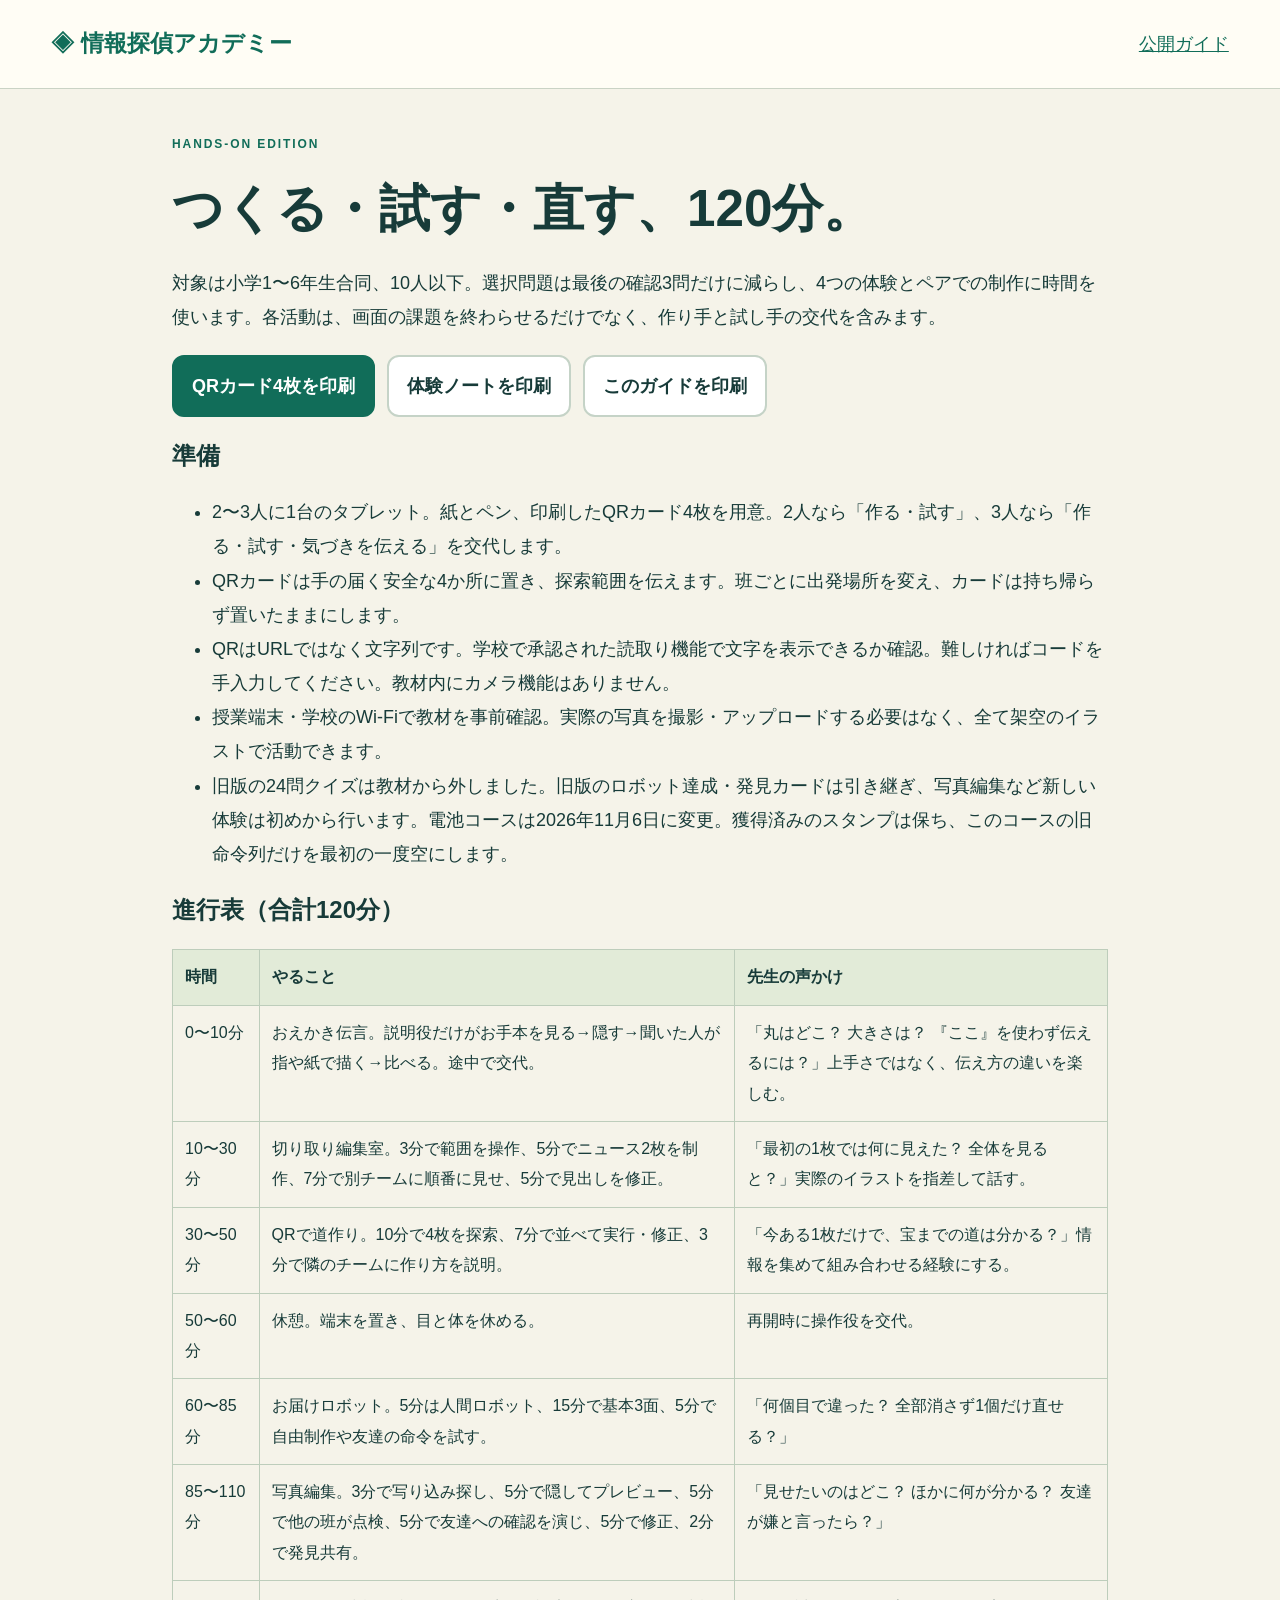
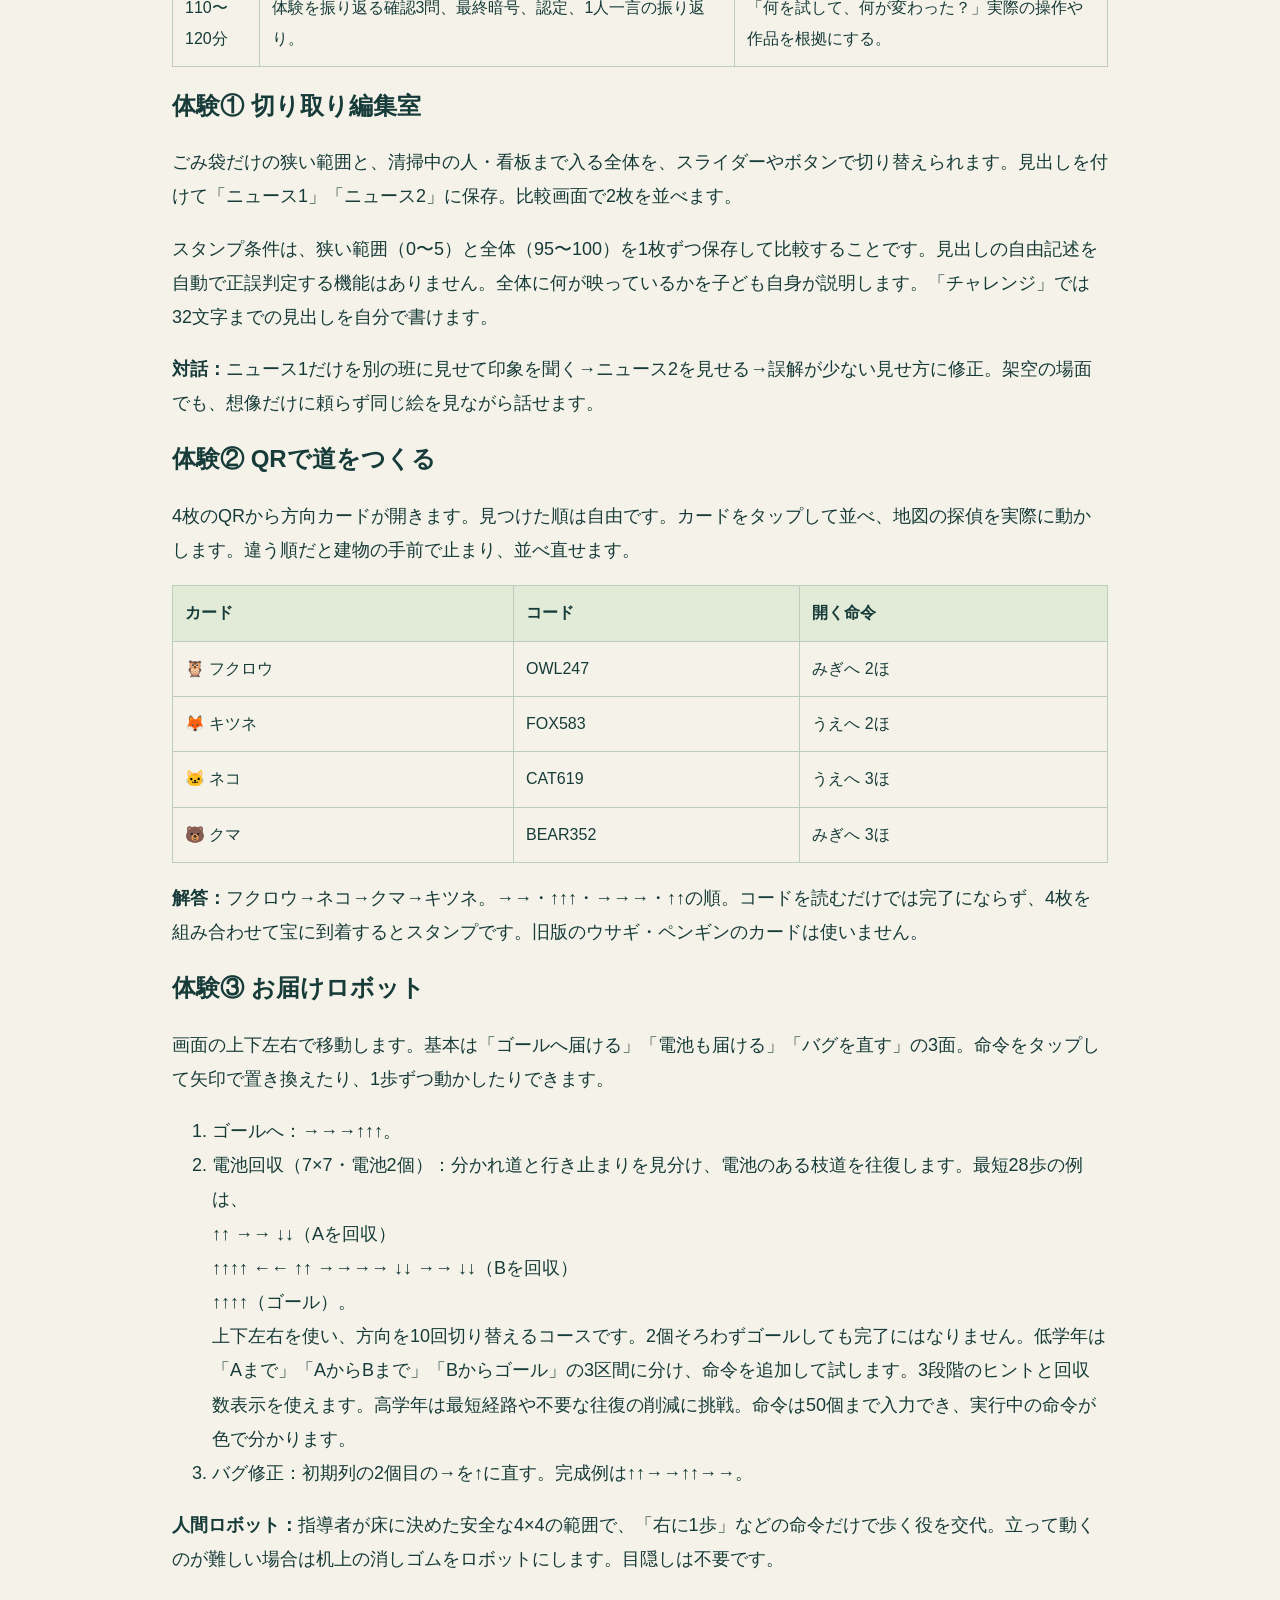
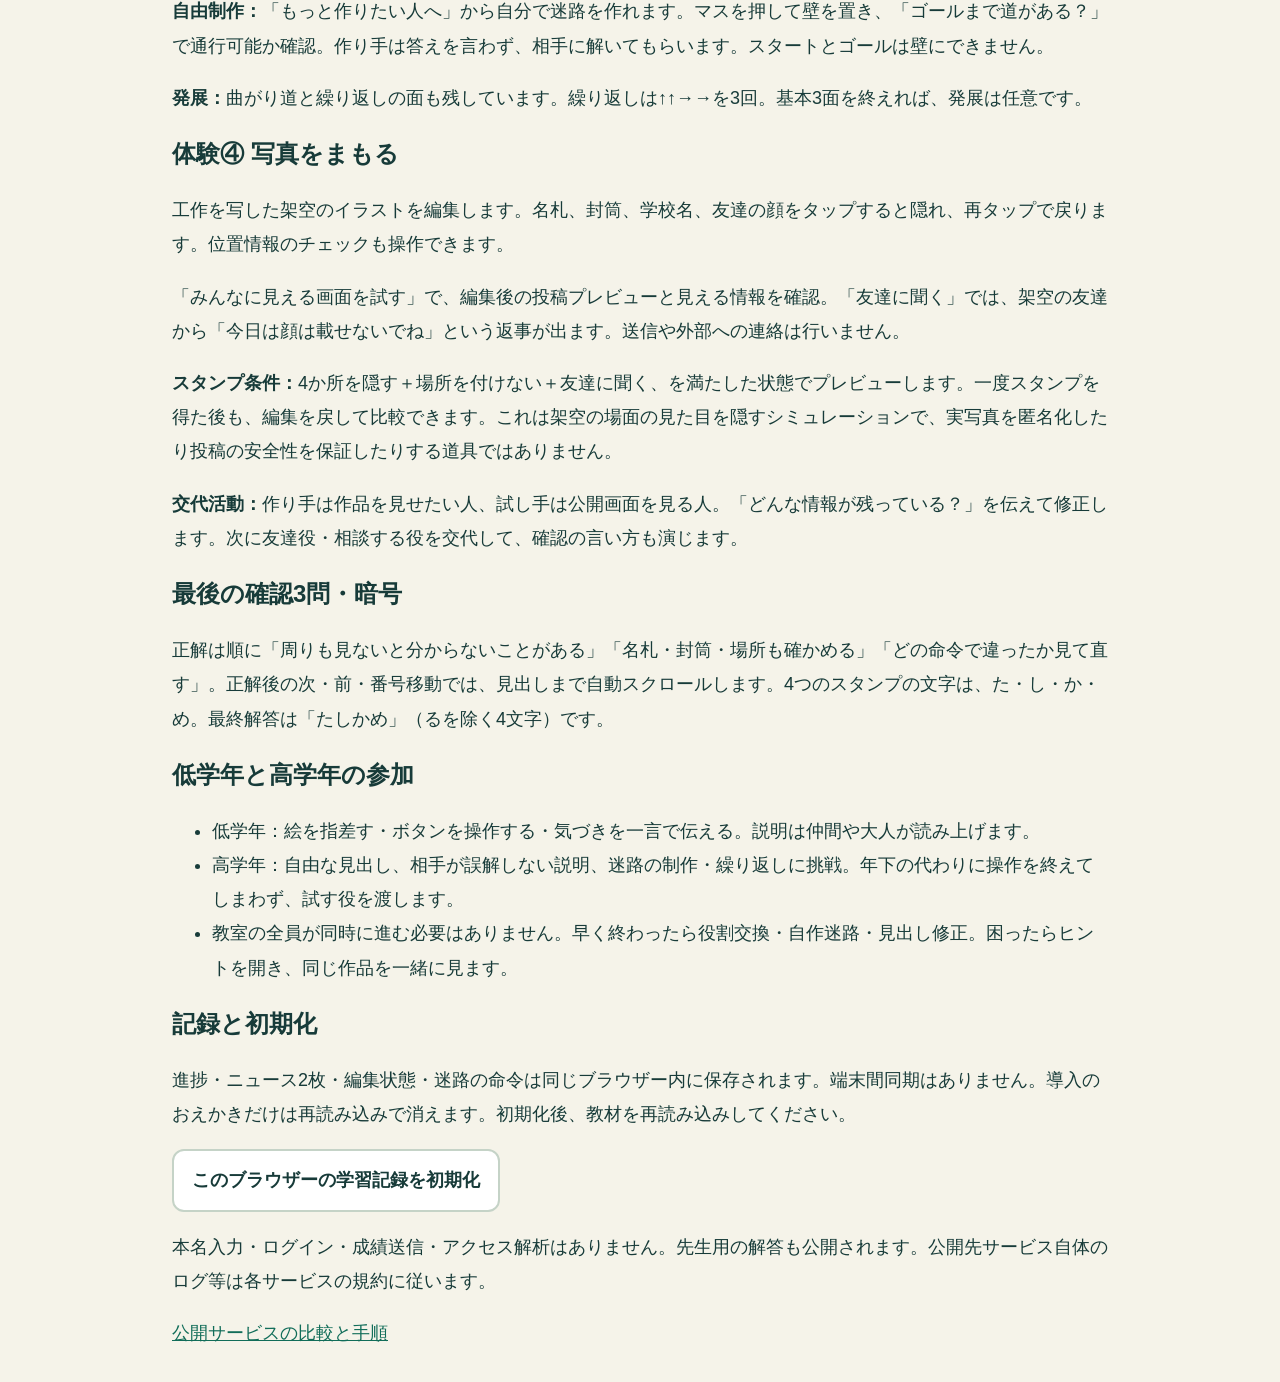
==== teacher.html @ ee00262c "Add files via upload" ====
<!doctype html><html lang="ja"><head><meta charset="utf-8"><meta name="viewport" content="width=device-width,initial-scale=1"><title>先生用ガイド・体験版｜情報探偵アカデミー</title><link rel="stylesheet" href="style.css"></head><body><header><a class="brand" href="index.html">◈ 情報探偵アカデミー</a><a href="hosting.html">公開ガイド</a></header><article><p class="eyebrow">HANDS-ON EDITION</p><h1>つくる・試す・直す、120分。</h1><p>対象は小学1〜6年生合同、10人以下。選択問題は最後の確認3問だけに減らし、4つの体験とペアでの制作に時間を使います。各活動は、画面の課題を終わらせるだけでなく、作り手と試し手の交代を含みます。</p><div class="actions no-print"><a class="button primary" href="cards.html">QRカード4枚を印刷</a><a class="button" href="worksheet.html">体験ノートを印刷</a><button onclick="window.print()">このガイドを印刷</button></div><h2>準備</h2><ul><li>2〜3人に1台のタブレット。紙とペン、印刷したQRカード4枚を用意。2人なら「作る・試す」、3人なら「作る・試す・気づきを伝える」を交代します。</li><li>QRカードは手の届く安全な4か所に置き、探索範囲を伝えます。班ごとに出発場所を変え、カードは持ち帰らず置いたままにします。</li><li>QRはURLではなく文字列です。学校で承認された読取り機能で文字を表示できるか確認。難しければコードを手入力してください。教材内にカメラ機能はありません。</li><li>授業端末・学校のWi-Fiで教材を事前確認。実際の写真を撮影・アップロードする必要はなく、全て架空のイラストで活動できます。</li><li>旧版の24問クイズは教材から外しました。旧版のロボット達成・発見カードは引き継ぎ、写真編集など新しい体験は初めから行います。電池コースは2026年11月6日に変更。獲得済みのスタンプは保ち、このコースの旧命令列だけを最初の一度空にします。</li></ul><h2>進行表（合計120分）</h2><div class="table-wrap"><table><thead><tr><th>時間</th><th>やること</th><th>先生の声かけ</th></tr></thead><tbody><tr><td>0〜10分</td><td>おえかき伝言。説明役だけがお手本を見る→隠す→聞いた人が指や紙で描く→比べる。途中で交代。</td><td>「丸はどこ？ 大きさは？ 『ここ』を使わず伝えるには？」上手さではなく、伝え方の違いを楽しむ。</td></tr><tr><td>10〜30分</td><td>切り取り編集室。3分で範囲を操作、5分でニュース2枚を制作、7分で別チームに順番に見せ、5分で見出しを修正。</td><td>「最初の1枚では何に見えた？ 全体を見ると？」実際のイラストを指差して話す。</td></tr><tr><td>30〜50分</td><td>QRで道作り。10分で4枚を探索、7分で並べて実行・修正、3分で隣のチームに作り方を説明。</td><td>「今ある1枚だけで、宝までの道は分かる？」情報を集めて組み合わせる経験にする。</td></tr><tr><td>50〜60分</td><td>休憩。端末を置き、目と体を休める。</td><td>再開時に操作役を交代。</td></tr><tr><td>60〜85分</td><td>お届けロボット。5分は人間ロボット、15分で基本3面、5分で自由制作や友達の命令を試す。</td><td>「何個目で違った？ 全部消さず1個だけ直せる？」</td></tr><tr><td>85〜110分</td><td>写真編集。3分で写り込み探し、5分で隠してプレビュー、5分で他の班が点検、5分で友達への確認を演じ、5分で修正、2分で発見共有。</td><td>「見せたいのはどこ？ ほかに何が分かる？ 友達が嫌と言ったら？」</td></tr><tr><td>110〜120分</td><td>体験を振り返る確認3問、最終暗号、認定、1人一言の振り返り。</td><td>「何を試して、何が変わった？」実際の操作や作品を根拠にする。</td></tr></tbody></table></div><h2>体験① 切り取り編集室</h2><p>ごみ袋だけの狭い範囲と、清掃中の人・看板まで入る全体を、スライダーやボタンで切り替えられます。見出しを付けて「ニュース1」「ニュース2」に保存。比較画面で2枚を並べます。</p><p>スタンプ条件は、狭い範囲（0〜5）と全体（95〜100）を1枚ずつ保存して比較することです。見出しの自由記述を自動で正誤判定する機能はありません。全体に何が映っているかを子ども自身が説明します。「チャレンジ」では32文字までの見出しを自分で書けます。</p><p><b>対話：</b>ニュース1だけを別の班に見せて印象を聞く→ニュース2を見せる→誤解が少ない見せ方に修正。架空の場面でも、想像だけに頼らず同じ絵を見ながら話せます。</p><h2>体験② QRで道をつくる</h2><p>4枚のQRから方向カードが開きます。見つけた順は自由です。カードをタップして並べ、地図の探偵を実際に動かします。違う順だと建物の手前で止まり、並べ直せます。</p><table><tr><th>カード</th><th>コード</th><th>開く命令</th></tr><tr><td>🦉 フクロウ</td><td>OWL247</td><td>みぎへ 2ほ</td></tr><tr><td>🦊 キツネ</td><td>FOX583</td><td>うえへ 2ほ</td></tr><tr><td>🐱 ネコ</td><td>CAT619</td><td>うえへ 3ほ</td></tr><tr><td>🐻 クマ</td><td>BEAR352</td><td>みぎへ 3ほ</td></tr></table><p><b>解答：</b>フクロウ→ネコ→クマ→キツネ。→→・↑↑↑・→→→・↑↑の順。コードを読むだけでは完了にならず、4枚を組み合わせて宝に到着するとスタンプです。旧版のウサギ・ペンギンのカードは使いません。</p><h2>体験③ お届けロボット</h2><p>画面の上下左右で移動します。基本は「ゴールへ届ける」「電池も届ける」「バグを直す」の3面。命令をタップして矢印で置き換えたり、1歩ずつ動かしたりできます。</p><ol><li>ゴールへ：→→→↑↑↑。</li><li>電池回収（7×7・電池2個）：分かれ道と行き止まりを見分け、電池のある枝道を往復します。最短28歩の例は、<br>↑↑ →→ ↓↓（Aを回収）<br>↑↑↑↑ ←← ↑↑ →→→→ ↓↓ →→ ↓↓（Bを回収）<br>↑↑↑↑（ゴール）。<br>上下左右を使い、方向を10回切り替えるコースです。2個そろわずゴールしても完了にはなりません。低学年は「Aまで」「AからBまで」「Bからゴール」の3区間に分け、命令を追加して試します。3段階のヒントと回収数表示を使えます。高学年は最短経路や不要な往復の削減に挑戦。命令は50個まで入力でき、実行中の命令が色で分かります。</li><li>バグ修正：初期列の2個目の→を↑に直す。完成例は↑↑→→↑↑→→。</li></ol><p><b>人間ロボット：</b>指導者が床に決めた安全な4×4の範囲で、「右に1歩」などの命令だけで歩く役を交代。立って動くのが難しい場合は机上の消しゴムをロボットにします。目隠しは不要です。</p><p><b>自由制作：</b>「もっと作りたい人へ」から自分で迷路を作れます。マスを押して壁を置き、「ゴールまで道がある？」で通行可能か確認。作り手は答えを言わず、相手に解いてもらいます。スタートとゴールは壁にできません。</p><p><b>発展：</b>曲がり道と繰り返しの面も残しています。繰り返しは↑↑→→を3回。基本3面を終えれば、発展は任意です。</p><h2>体験④ 写真をまもる</h2><p>工作を写した架空のイラストを編集します。名札、封筒、学校名、友達の顔をタップすると隠れ、再タップで戻ります。位置情報のチェックも操作できます。</p><p>「みんなに見える画面を試す」で、編集後の投稿プレビューと見える情報を確認。「友達に聞く」では、架空の友達から「今日は顔は載せないでね」という返事が出ます。送信や外部への連絡は行いません。</p><p><b>スタンプ条件：</b>4か所を隠す＋場所を付けない＋友達に聞く、を満たした状態でプレビューします。一度スタンプを得た後も、編集を戻して比較できます。これは架空の場面の見た目を隠すシミュレーションで、実写真を匿名化したり投稿の安全性を保証したりする道具ではありません。</p><p><b>交代活動：</b>作り手は作品を見せたい人、試し手は公開画面を見る人。「どんな情報が残っている？」を伝えて修正します。次に友達役・相談する役を交代して、確認の言い方も演じます。</p><h2>最後の確認3問・暗号</h2><p>正解は順に「周りも見ないと分からないことがある」「名札・封筒・場所も確かめる」「どの命令で違ったか見て直す」。正解後の次・前・番号移動では、見出しまで自動スクロールします。4つのスタンプの文字は、た・し・か・め。最終解答は「たしかめ」（るを除く4文字）です。</p><h2>低学年と高学年の参加</h2><ul><li>低学年：絵を指差す・ボタンを操作する・気づきを一言で伝える。説明は仲間や大人が読み上げます。</li><li>高学年：自由な見出し、相手が誤解しない説明、迷路の制作・繰り返しに挑戦。年下の代わりに操作を終えてしまわず、試す役を渡します。</li><li>教室の全員が同時に進む必要はありません。早く終わったら役割交換・自作迷路・見出し修正。困ったらヒントを開き、同じ作品を一緒に見ます。</li></ul><h2>記録と初期化</h2><p>進捗・ニュース2枚・編集状態・迷路の命令は同じブラウザー内に保存されます。端末間同期はありません。導入のおえかきだけは再読み込みで消えます。初期化後、教材を再読み込みしてください。</p><button id="reset" class="no-print">このブラウザーの学習記録を初期化</button><p id="resetStatus" role="status"></p><p>本名入力・ログイン・成績送信・アクセス解析はありません。先生用の解答も公開されます。公開先サービス自体のログ等は各サービスの規約に従います。</p><a href="hosting.html">公開サービスの比較と手順</a></article><script>document.getElementById('reset').onclick=()=>{if(confirm('このブラウザーの旧版と体験版の記録を消しますか？')){try{['v1','v2','v3'].forEach(v=>localStorage.removeItem('detective-academy-'+v));document.getElementById('resetStatus').textContent='初期化しました。教材を再読み込みしてください。';}catch{document.getElementById('resetStatus').textContent='初期化できません。ブラウザーの設定を確認してください。';}}};</script></body></html>
---- style.css ----
:root{--ink:#173b39;--green:#116d59;--paper:#f5f3e9;--gold:#e9b94b}*{box-sizing:border-box}body{margin:0;background:var(--paper);color:var(--ink);font-family:'Yu Gothic','Meiryo',sans-serif;font-size:18px;line-height:1.9}header{display:flex;justify-content:space-between;align-items:center;padding:22px 4%;border-bottom:1px solid #cad3c5;background:#fffdf5;gap:20px}a{color:var(--green)}.brand{font-weight:900;text-decoration:none;font-size:23px}rt{font-size:.55em}body.no-ruby rt{visibility:hidden}.layout{max-width:1320px;margin:auto;display:grid;grid-template-columns:285px 1fr;min-height:80vh}aside{padding:32px 24px;border-right:1px solid #cad3c5}main{padding:48px;min-width:0}h1{font-size:clamp(30px,4vw,52px);line-height:1.5;margin:16px 0}h2{font-size:24px;line-height:1.6}h3{font-size:21px}.eyebrow{font-size:12px;letter-spacing:.16em;font-weight:bold;color:var(--green)}.small{font-size:14px}nav{display:grid;gap:9px;margin-top:24px}button,.button,select,input[type=text]{font:inherit;min-height:54px;border-radius:12px;border:2px solid #c5d3c7;padding:12px 18px}button,.button{cursor:pointer;background:#fff;color:var(--ink);font-weight:bold;text-decoration:none;display:inline-block;touch-action:manipulation}button:hover,.button:hover{border-color:var(--green);background:#eef5e9}button:focus-visible,a:focus-visible,input:focus-visible,select:focus-visible{outline:4px solid #b85e13;outline-offset:3px}button.primary,.button.primary,nav button.active{background:var(--green);color:white;border-color:var(--green)}button:disabled{opacity:.5;cursor:default}nav button{text-align:left;font-size:16px}select{width:100%;background:white}.check{display:block;margin-top:12px}input[type=checkbox]{width:22px;height:22px}progress{width:100%;accent-color:var(--green)}.hero{background:#e2ebd8;border-radius:24px;padding:32px;position:relative}.tag{display:inline-block;background:var(--gold);border-radius:30px;padding:4px 15px;font-size:14px;font-weight:bold}.cards{display:grid;grid-template-columns:1fr 1fr;gap:16px;margin:24px 0}.card{background:#fffef9;padding:26px;border:1px solid #d7dbcb;border-radius:18px}.number{font-family:Georgia,serif;font-size:42px;color:var(--green)}.actions{display:flex;flex-wrap:wrap;gap:12px;margin:20px 0}.answers{display:grid;gap:12px}.answers button{text-align:left}.feedback{padding:18px;background:#e5eedc;border-left:5px solid var(--green);margin:20px 0}.feedback:empty{display:none}details{margin:22px 0;padding:16px;border:1px dashed #87a393;border-radius:12px}summary{cursor:pointer;font-weight:bold;min-height:44px}.letters{display:flex;gap:12px;flex-wrap:wrap}.letter{background:var(--green);color:white;font-size:28px;padding:10px 24px;border-radius:12px}.maze{display:grid;grid-template-columns:repeat(5,1fr);gap:5px;max-width:440px;background:#ced8c6;padding:8px;border-radius:12px}.cell{aspect-ratio:1;display:grid;place-items:center;background:#fffdf5;border-radius:5px;font-size:28px}.wall{background:#4b655e}.queue{min-height:60px;padding:12px;background:#fff;border:2px dashed #a6b7a5;border-radius:10px;overflow-wrap:anywhere}.certificate{text-align:center;border:8px double var(--green);padding:40px;background:#fffdf4}.certificate .seal{font-size:70px}.muted{color:#506861}footer{padding:20px;text-align:center;font-size:14px;border-top:1px solid #cad3c5}.print-only{display:none}body>article{max-width:1000px;margin:auto;padding:32px}.qr-card{border:2px dashed #344f49;padding:25px;text-align:center;break-inside:avoid}.qr-card img{width:180px;height:180px;image-rendering:pixelated}@media(max-width:900px){.layout{grid-template-columns:220px 1fr}main{padding:24px}aside{padding:22px 14px}.cards{grid-template-columns:1fr}}@media(max-width:640px){header{align-items:flex-start}.brand{font-size:18px}header>a:last-child{font-size:14px}.layout{display:block}aside{border-right:0;padding:16px}aside h2,aside .eyebrow,aside .small{display:none}nav{grid-template-columns:1fr 1fr;margin-top:12px}nav button{font-size:14px;padding:10px}main{padding:20px}h1{font-size:32px}.hero{padding:24px}}@media print{header,aside,footer,.no-print{display:none!important}.layout{display:block}main{padding:0}.print-only{display:block}.cards{grid-template-columns:1fr 1fr}.certificate{margin-top:20mm}body{background:white;color:black}details{display:none}article{padding:0!important}.qr-card img{width:40mm;height:40mm}}
main:focus{outline:none}@media print{.qr-card{padding:12px}.qr-card h2{font-size:19px}.qr-card p{margin:8px 0}body.print-certificate .certificate{break-inside:avoid}}
/* Expanded edition */
nav button{display:flex;flex-wrap:wrap;align-items:center;justify-content:space-between;gap:4px}nav small{font-size:12px;opacity:.85}.stats{display:grid;grid-template-columns:repeat(4,1fr);gap:12px;margin:24px 0}.stats span{padding:20px 12px;background:#e9ecdf;border-radius:12px;text-align:center;font-size:14px}.stats b{display:block;font-size:34px;line-height:1.3;color:var(--green)}.section-meta{display:flex;flex-wrap:wrap;gap:12px;align-items:center;font-size:14px;margin:20px 0}.stage-tabs{display:flex;flex-wrap:wrap;gap:8px;margin:20px 0}.stage-tabs button{min-width:52px;padding:9px 13px}.stage-tabs .selected,.command.selected{background:#173b39;color:white;border-color:#173b39}.stage-tabs .solved{box-shadow:inset 0 -5px 0 #4b9475}.case{padding:28px;background:#fffdf7;border:1px solid #d7dbcb;border-radius:18px;margin:24px 0}.case>h2{font-size:28px;margin-top:8px}.evidence-grid{display:grid;grid-template-columns:1fr 1fr;gap:14px;margin:24px 0}.evidence{border:1px solid #c6d3c0;border-top:5px solid #7c9d83;background:#f0f4e9;padding:18px}.evidence:nth-child(2){background:#faf0d7;border-color:#d9c07e}.evidence>span{font-size:14px;font-weight:bold}.evidence p{margin:12px 0 0}.answers button{display:flex;gap:12px;align-items:center;line-height:1.8}.answer-label{flex:0 0 32px;width:32px;height:32px;display:grid;place-items:center;background:#e7eddf;border-radius:50%;font-size:16px}.answers button.correct{border-color:var(--green);background:#e8f1e1}.hint-row{display:grid;grid-template-columns:1fr 1fr;gap:12px}.hint-row details{margin:20px 0}.talk{padding:20px;background:#f4eddb;border-radius:12px;margin-top:20px}.talk h3{margin-top:0}.reward{padding:24px;background:#e2eedb;border:2px solid #91ad7c;border-radius:16px;margin:22px 0}.reward .letter{display:inline-block;font-size:24px;margin-left:10px}.clue-grid{display:grid;grid-template-columns:repeat(3,minmax(0,1fr));gap:12px;margin:24px 0}.clue{display:flex;flex-direction:column;align-items:center;text-align:center;border-radius:12px;padding:18px 12px;background:#fffdf5;border:2px solid #c5d3c7;min-width:0}.clue strong{font-size:34px;color:var(--green);line-height:1.4}.clue span{font-size:15px}.clue small{font-size:13px}.clue.solved{background:#e2eedb}.maze-tabs button{font-size:15px}.maze-workspace{display:grid;grid-template-columns:1fr;gap:20px}.maze{width:100%;max-width:440px;margin:auto}.maze .cell{font-size:clamp(19px,3vw,29px);min-width:0}.visited-chip{background:#f7e3a4}.program{min-width:0}.direction-controls{display:grid;grid-template-columns:repeat(2,1fr)}.direction-controls button{font-size:19px}.queue{display:flex;flex-wrap:wrap;gap:7px}.command{min-height:54px;min-width:44px;padding:6px 10px;display:flex;flex-direction:column;align-items:center;line-height:1.3}.command small{font-size:11px}.command{font-size:25px}.loop-label{padding:18px;background:#eee4c9;display:block;border-radius:12px}.loop-label select{width:auto;max-width:100%}.lock-steps{display:flex;gap:12px;flex-wrap:wrap}.actions input[type=text]{width:100%;max-width:340px;min-width:0}.case,.card,.hero{overflow-wrap:anywhere}.table-wrap{overflow:auto}table{border-collapse:collapse;width:100%;font-size:16px}th,td{border:1px solid #bdcdbb;padding:12px;text-align:left;vertical-align:top}th{background:#e2ebd8}.writing-lines{height:110px;background:repeating-linear-gradient(white,white 35px,#b4c3b3 36px,white 37px)}.worksheet-section{break-inside:avoid;margin:20px 0}.card-sheet{display:grid;grid-template-columns:1fr 1fr;gap:12px}.print-break{break-after:page}
@media(min-width:1250px){.maze-workspace{grid-template-columns:1fr 1fr}}
@media(max-width:900px){.evidence-grid{grid-template-columns:1fr}.case{padding:22px}.stats{grid-template-columns:1fr 1fr}.clue-grid{grid-template-columns:1fr 1fr}.hint-row{grid-template-columns:1fr;gap:0}.hint-row details{margin:8px 0}}
@media(max-width:640px){.case{padding:18px}.case>h2{font-size:23px}.card-sheet{grid-template-columns:1fr}.certificate{padding:22px}.direction-controls button{padding:10px}.clue{padding:12px 7px}.hero h1{font-size:30px}.program>.actions button{font-size:15px}.stats span{padding:14px}nav button{font-size:13px}.answer-label{flex-basis:26px;width:26px;height:26px}}
@media print{@page{size:A4;margin:12mm}body{font-size:13px;line-height:1.7}.card-sheet{grid-template-columns:1fr 1fr;gap:10mm}.card-sheet .qr-card{height:116mm;padding:8mm}.card-sheet h2{font-size:18px}.card-sheet p{font-size:13px}.card-sheet .qr-card img{width:36mm;height:36mm}.card-sheet .qr-card:nth-child(4){break-after:page}.worksheet-page{break-after:page}.worksheet-page:last-child{break-after:auto}.certificate{font-size:18px}body.print-certificate main>*{display:none!important}body.print-certificate main>.certificate{display:block!important;margin-top:15mm;break-inside:avoid}}
@media(prefers-reduced-motion:reduce){*{scroll-behavior:auto!important}}

@media(min-width:1000px){.maze-workspace{grid-template-columns:minmax(0,1fr) minmax(0,1fr)}.program>.actions button{font-size:15px;padding:10px}.direction-controls button{font-size:17px;padding:10px}.program p{font-size:15px}.loop-label{font-size:15px;padding:12px}.loop-label select{font-size:15px}}
@media print{.worksheet-page .writing-lines{height:75px}.worksheet-page h2{font-size:21px}.worksheet-page h3{font-size:17px}.worksheet-page table{font-size:12px}.worksheet-page th,.worksheet-page td{padding:8px}}
@media(min-width:1000px){.maze-workspace>div:first-child{align-self:start;position:sticky;top:16px}}.maze .cell{line-height:1}

#questionTitle{scroll-margin-top:24px}#questionTitle:focus{outline:none}
/* Hands-on edition */
[hidden]{display:none!important}.lead{max-width:56ch;font-size:20px}#pageTitle,#activityTitle,#previewTitle{scroll-margin-top:24px}#pageTitle:focus,#activityTitle:focus,#previewTitle:focus{outline:none}.experience-grid{display:grid;grid-template-columns:1fr 1fr;gap:20px;margin:28px 0}.experience-card{text-align:left;padding:24px;background:#fffdf6;position:relative}.experience-card p{font-size:17px;font-weight:normal}.experience-card h2{font-size:25px;margin:12px 0}.experience-card .tag{float:right}.experience-icon{font-size:50px;line-height:1.2;margin:12px 0}.experience-card:nth-child(2){background:#e7efe1}.experience-card:nth-child(3){background:#fff0cb}.experience-card:nth-child(4){background:#eee7f2}.edit-workspace{display:grid;grid-template-columns:1.15fr 1fr;gap:22px;align-items:start}.crop-picture{display:block;width:100%;aspect-ratio:16/10;background:#e7eddf;border-radius:12px;border:1px solid #b8c9b5;overflow:hidden}.image-edit label{font-size:16px;display:block;margin-top:12px}.image-credit{font-size:12px;text-align:right;margin:4px}.image-edit input[type=range]{width:100%;min-height:54px;accent-color:var(--green);cursor:pointer}.image-edit .actions{margin:8px 0}.image-edit button{font-size:15px;padding:10px}.selected{background:#173b39!important;color:white!important;border-color:#173b39!important}.live-headline{font-size:23px;font-weight:bold;background:#f5edda;padding:15px;border-radius:12px}.draft-grid{display:grid;grid-template-columns:1fr 1fr;gap:20px;margin:20px 0}.news-card{border:2px solid #c5d3c7;border-radius:14px;overflow:hidden;background:white;padding:14px}.news-card .tag{margin-bottom:12px}.news-card h3{font-size:22px}.drawing-grid{display:grid;grid-template-columns:1fr 1fr;gap:20px}.drawing-panel{position:relative}.drawing-panel svg,#drawing{width:100%;aspect-ratio:10/7;background:#fffdf5;border:2px solid #9cb5a0;border-radius:12px;display:block}.drawing-panel .cover-message{display:none}.drawing-panel.covered svg{visibility:hidden}.drawing-panel.covered{background:#315c5a;border-radius:12px}.drawing-panel.covered .cover-message{display:grid;position:absolute;inset:0;place-content:center;text-align:center;color:white;font-weight:bold}.drawing-panel+button{margin-top:15px}#drawing{touch-action:none;cursor:crosshair}.hunt-workspace{display:grid;grid-template-columns:1fr 1fr;gap:22px}.hunt-map{display:grid;grid-template-columns:repeat(6,minmax(0,1fr));gap:4px;border:7px solid #bdd2b4;background:#bdd2b4;border-radius:15px;max-width:440px;margin:auto}.map-cell{min-width:0;aspect-ratio:1;line-height:1;display:grid;place-items:center;font-size:24px;border-radius:5px}.road{background:#fff8de}.building{background:#88af92}.route-cards{display:grid;grid-template-columns:1fr 1fr;gap:10px;margin-bottom:20px}.route-cards button{display:flex;flex-direction:column;align-items:center;padding:12px 8px}.route-cards span{font-size:15px}.route-cards b{font-size:25px}.route-chip{display:flex;flex-direction:column;align-items:center;font-size:13px;background:#e6eddc;padding:7px;border-radius:8px}.route-chip b{font-size:21px}.photo-scene{position:relative;width:100%;max-width:800px;margin:auto;aspect-ratio:8/5;border-radius:16px;overflow:hidden;background:#e7e0eb}.photo-scene>img{display:block;width:100%;height:100%}.photo-hotspot{position:absolute;display:flex;align-items:flex-end;justify-content:center;min-height:0;padding:0;border:2px dashed #704795;border-radius:7px;background:transparent;color:#243f49}.photo-hotspot:hover{background:#f7efce55;border-color:#704795}.photo-hotspot span{font-size:12px;line-height:1.3;background:#fff9e7d9;padding:3px;border-radius:4px}.photo-hotspot.masked{background:#285c69;border:2px solid #f3d071;align-items:center}.photo-hotspot.masked span{background:transparent;color:white}.photo-cover{position:absolute;background:#285c69;border-radius:7px;display:grid;place-items:center;color:white;font-size:28px}.mask-tools{display:grid;grid-template-columns:repeat(2,1fr);gap:10px;margin:22px 0}.mask-tools button[aria-pressed=true]{background:#dfead7;border-color:var(--green)}.location-control{display:flex;gap:12px;align-items:center;padding:18px;background:#f3ecd6;border-radius:12px;cursor:pointer}.location-control input{flex-shrink:0;width:26px;height:26px}.friend-box{padding:20px;border:2px dashed #a58eae;margin:18px 0;border-radius:12px}.friend-box small{font-size:12px}.friend-box p:empty{display:none}.mock-post{background:white;padding:18px;border:1px solid #d2d9ce;max-width:700px;margin:auto;border-radius:15px}.mock-post>p{font-size:15px}#customCaption{width:100%;min-width:0}.maze button.cell{padding:0;min-height:0;min-width:0;line-height:1;font-size:24px;border:1px solid transparent;border-radius:5px}.maze button.cell:disabled{opacity:1}.maze button.cell.wall:hover{background:#5a746d}.reward{display:flex;align-items:center;gap:15px;flex-wrap:wrap}.reward .letter{margin:0}.hero-art{width:100%;max-width:560px}
@media(min-width:1000px){.hunt-workspace>div:first-child{align-self:start;position:sticky;top:16px}.edit-workspace>div:first-child{position:sticky;top:16px}}
@media(max-width:1150px){.edit-workspace{grid-template-columns:1fr}.image-edit{position:static!important}.crop-picture{max-height:400px}.hunt-workspace{grid-template-columns:1fr}.hunt-map{max-width:380px}.draft-grid{grid-template-columns:1fr}.drawing-grid{grid-template-columns:1fr}}
@media(max-width:900px) and (min-width:641px){.layout{grid-template-columns:185px 1fr}aside{padding:18px 10px}nav button{font-size:13px}.brand{font-size:20px}}
@media(max-width:640px){.experience-grid{grid-template-columns:1fr}.experience-card{padding:20px}.photo-hotspot span{font-size:10px}.photo-cover{font-size:18px}.mask-tools button{font-size:14px;padding:10px}.photo-scene{border-radius:9px}.map-cell{font-size:23px}.lead{font-size:18px}.news-card{padding:10px}}
@media print{.experience-grid{grid-template-columns:1fr 1fr}.photo-scene,.crop-picture{break-inside:avoid}.worksheet-page .drawing-lines{height:82px}.card-sheet .qr-card{height:113mm}.activity-note{border:1px solid #a8b9a4;padding:14px;break-inside:avoid;margin:12px 0}.activity-note h3{margin-top:0}.activity-note p{margin:8px 0}.activity-note .writing-lines{height:68px}}

.check-case{min-height:100vh;min-height:100svh}

/* Battery delivery: two detours and visible collection progress. */
.maze .cell{position:relative}.maze .battery-cell{background:#ffebaf}.maze .collected-cell{background:#d7ebd4}.cell-mark{position:absolute;right:3px;bottom:1px;font-size:11px;font-weight:900;line-height:1}.battery-status{display:flex;flex-wrap:wrap;gap:8px 20px;align-items:center;padding:12px 16px;background:#fff0ca;border-radius:12px;margin-top:12px}.battery-status span{font-size:14px}.command.executing{background:#fff0b8;border-color:#9b690b;box-shadow:0 0 0 2px #e9b94b}.maze-challenge{padding:14px 18px;background:#e7eedf;border-radius:12px;font-size:16px}
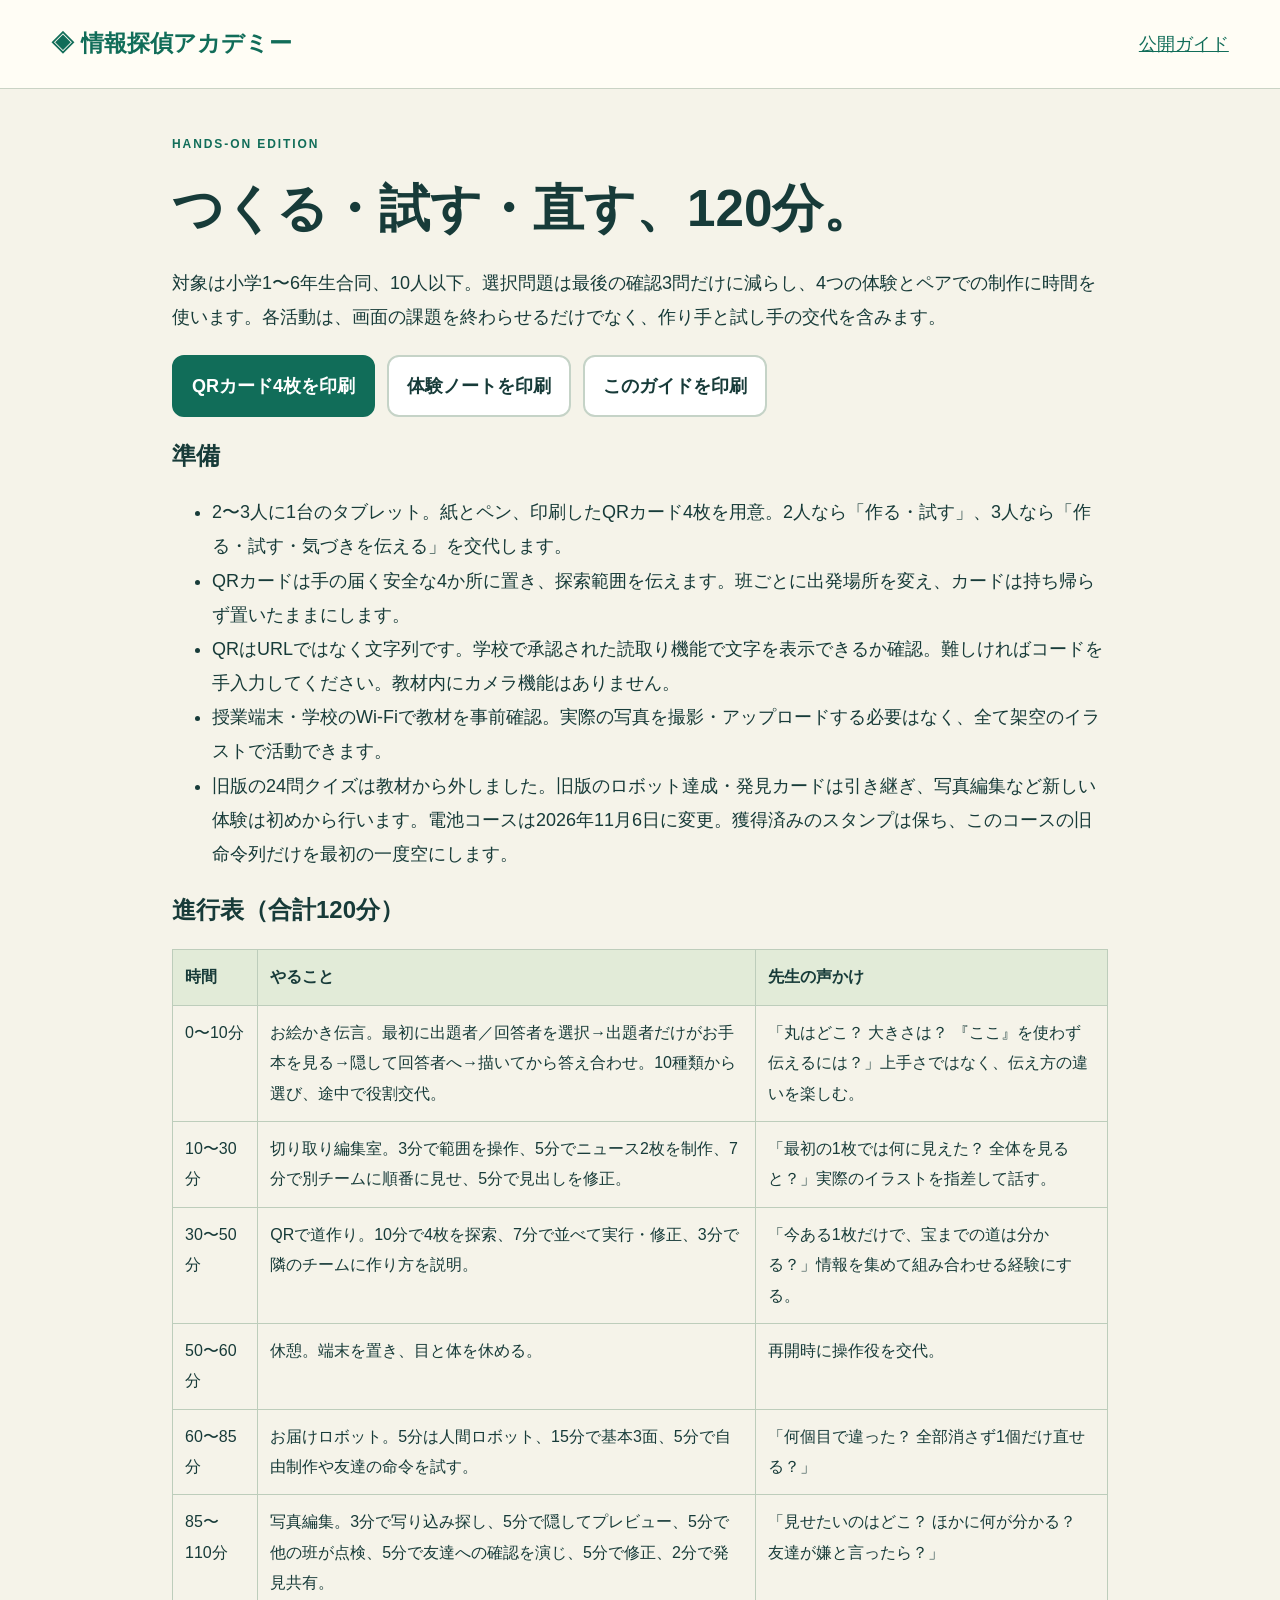
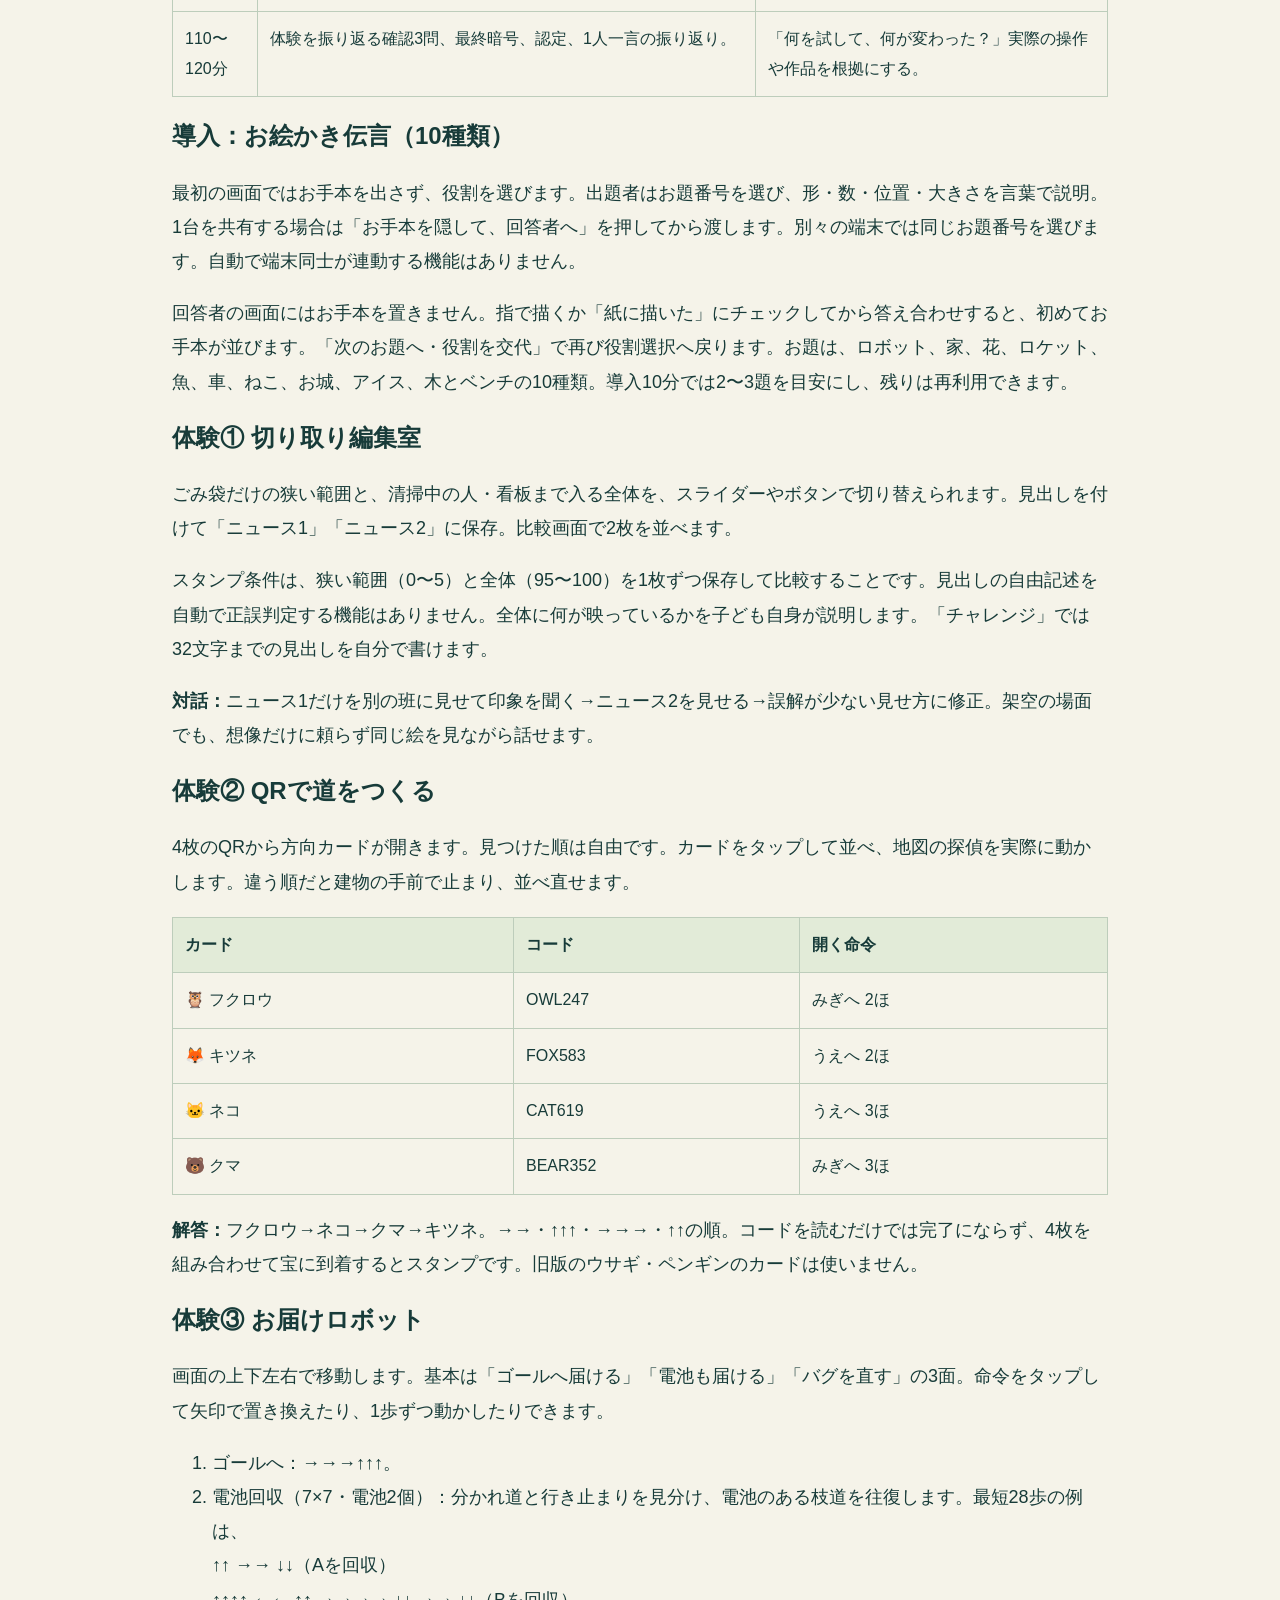
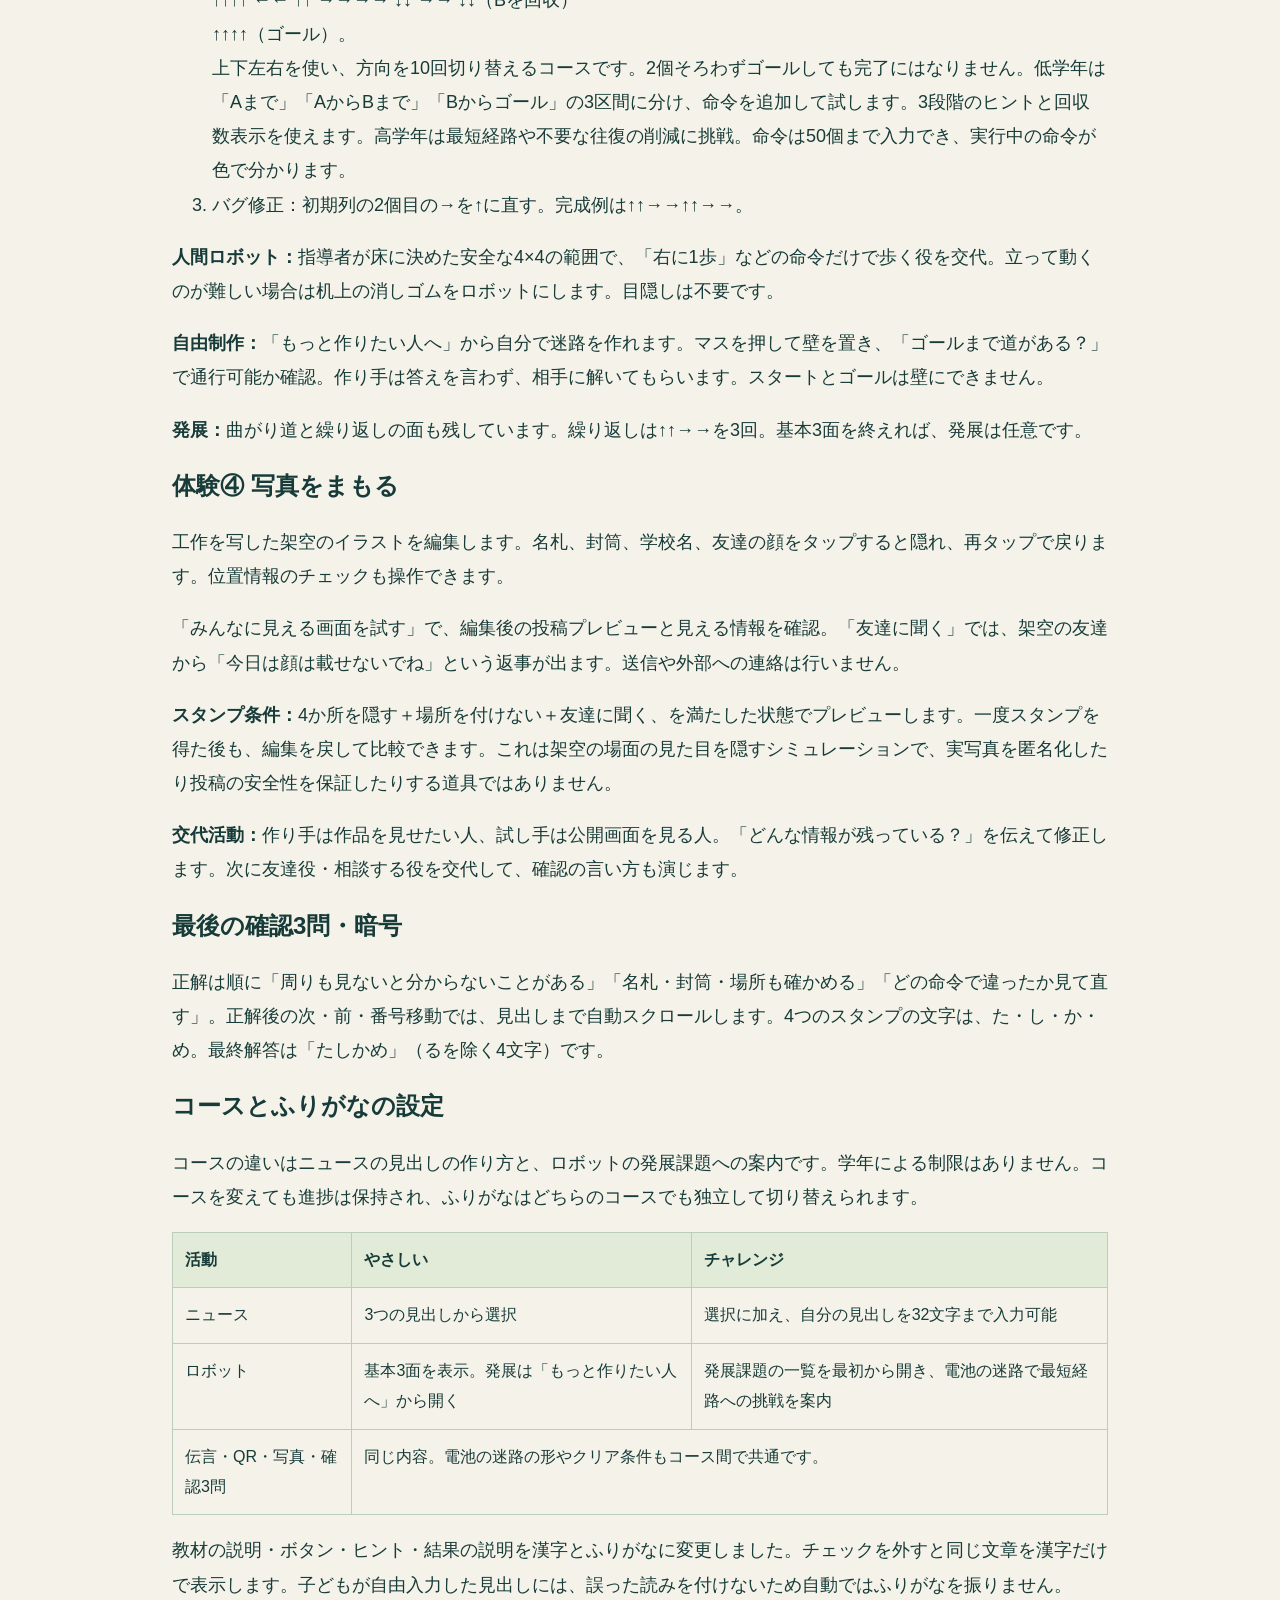
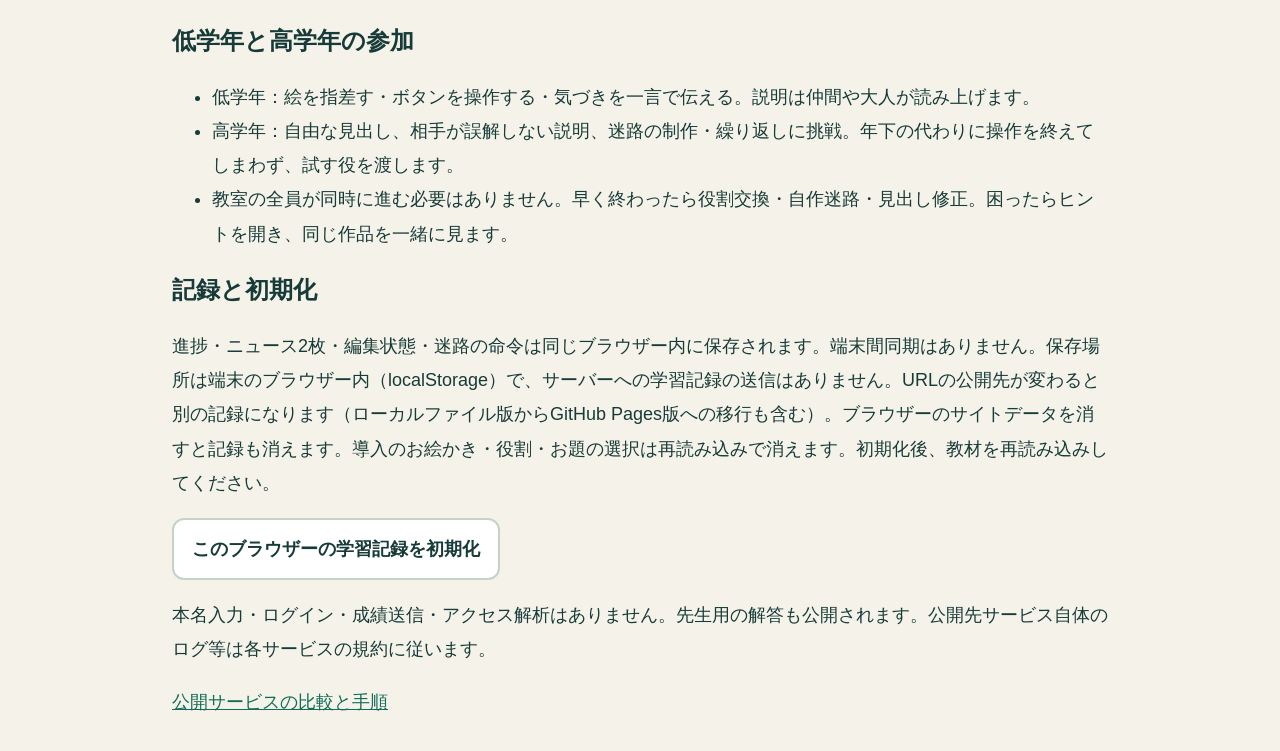
==== commit c0987983: "Add files via upload" ====
--- a/teacher.html
+++ b/teacher.html
@@ -1 +1 @@
-<!doctype html><html lang="ja"><head><meta charset="utf-8"><meta name="viewport" content="width=device-width,initial-scale=1"><title>先生用ガイド・体験版｜情報探偵アカデミー</title><link rel="stylesheet" href="style.css"></head><body><header><a class="brand" href="index.html">◈ 情報探偵アカデミー</a><a href="hosting.html">公開ガイド</a></header><article><p class="eyebrow">HANDS-ON EDITION</p><h1>つくる・試す・直す、120分。</h1><p>対象は小学1〜6年生合同、10人以下。選択問題は最後の確認3問だけに減らし、4つの体験とペアでの制作に時間を使います。各活動は、画面の課題を終わらせるだけでなく、作り手と試し手の交代を含みます。</p><div class="actions no-print"><a class="button primary" href="cards.html">QRカード4枚を印刷</a><a class="button" href="worksheet.html">体験ノートを印刷</a><button onclick="window.print()">このガイドを印刷</button></div><h2>準備</h2><ul><li>2〜3人に1台のタブレット。紙とペン、印刷したQRカード4枚を用意。2人なら「作る・試す」、3人なら「作る・試す・気づきを伝える」を交代します。</li><li>QRカードは手の届く安全な4か所に置き、探索範囲を伝えます。班ごとに出発場所を変え、カードは持ち帰らず置いたままにします。</li><li>QRはURLではなく文字列です。学校で承認された読取り機能で文字を表示できるか確認。難しければコードを手入力してください。教材内にカメラ機能はありません。</li><li>授業端末・学校のWi-Fiで教材を事前確認。実際の写真を撮影・アップロードする必要はなく、全て架空のイラストで活動できます。</li><li>旧版の24問クイズは教材から外しました。旧版のロボット達成・発見カードは引き継ぎ、写真編集など新しい体験は初めから行います。電池コースは2026年11月6日に変更。獲得済みのスタンプは保ち、このコースの旧命令列だけを最初の一度空にします。</li></ul><h2>進行表（合計120分）</h2><div class="table-wrap"><table><thead><tr><th>時間</th><th>やること</th><th>先生の声かけ</th></tr></thead><tbody><tr><td>0〜10分</td><td>おえかき伝言。説明役だけがお手本を見る→隠す→聞いた人が指や紙で描く→比べる。途中で交代。</td><td>「丸はどこ？ 大きさは？ 『ここ』を使わず伝えるには？」上手さではなく、伝え方の違いを楽しむ。</td></tr><tr><td>10〜30分</td><td>切り取り編集室。3分で範囲を操作、5分でニュース2枚を制作、7分で別チームに順番に見せ、5分で見出しを修正。</td><td>「最初の1枚では何に見えた？ 全体を見ると？」実際のイラストを指差して話す。</td></tr><tr><td>30〜50分</td><td>QRで道作り。10分で4枚を探索、7分で並べて実行・修正、3分で隣のチームに作り方を説明。</td><td>「今ある1枚だけで、宝までの道は分かる？」情報を集めて組み合わせる経験にする。</td></tr><tr><td>50〜60分</td><td>休憩。端末を置き、目と体を休める。</td><td>再開時に操作役を交代。</td></tr><tr><td>60〜85分</td><td>お届けロボット。5分は人間ロボット、15分で基本3面、5分で自由制作や友達の命令を試す。</td><td>「何個目で違った？ 全部消さず1個だけ直せる？」</td></tr><tr><td>85〜110分</td><td>写真編集。3分で写り込み探し、5分で隠してプレビュー、5分で他の班が点検、5分で友達への確認を演じ、5分で修正、2分で発見共有。</td><td>「見せたいのはどこ？ ほかに何が分かる？ 友達が嫌と言ったら？」</td></tr><tr><td>110〜120分</td><td>体験を振り返る確認3問、最終暗号、認定、1人一言の振り返り。</td><td>「何を試して、何が変わった？」実際の操作や作品を根拠にする。</td></tr></tbody></table></div><h2>体験① 切り取り編集室</h2><p>ごみ袋だけの狭い範囲と、清掃中の人・看板まで入る全体を、スライダーやボタンで切り替えられます。見出しを付けて「ニュース1」「ニュース2」に保存。比較画面で2枚を並べます。</p><p>スタンプ条件は、狭い範囲（0〜5）と全体（95〜100）を1枚ずつ保存して比較することです。見出しの自由記述を自動で正誤判定する機能はありません。全体に何が映っているかを子ども自身が説明します。「チャレンジ」では32文字までの見出しを自分で書けます。</p><p><b>対話：</b>ニュース1だけを別の班に見せて印象を聞く→ニュース2を見せる→誤解が少ない見せ方に修正。架空の場面でも、想像だけに頼らず同じ絵を見ながら話せます。</p><h2>体験② QRで道をつくる</h2><p>4枚のQRから方向カードが開きます。見つけた順は自由です。カードをタップして並べ、地図の探偵を実際に動かします。違う順だと建物の手前で止まり、並べ直せます。</p><table><tr><th>カード</th><th>コード</th><th>開く命令</th></tr><tr><td>🦉 フクロウ</td><td>OWL247</td><td>みぎへ 2ほ</td></tr><tr><td>🦊 キツネ</td><td>FOX583</td><td>うえへ 2ほ</td></tr><tr><td>🐱 ネコ</td><td>CAT619</td><td>うえへ 3ほ</td></tr><tr><td>🐻 クマ</td><td>BEAR352</td><td>みぎへ 3ほ</td></tr></table><p><b>解答：</b>フクロウ→ネコ→クマ→キツネ。→→・↑↑↑・→→→・↑↑の順。コードを読むだけでは完了にならず、4枚を組み合わせて宝に到着するとスタンプです。旧版のウサギ・ペンギンのカードは使いません。</p><h2>体験③ お届けロボット</h2><p>画面の上下左右で移動します。基本は「ゴールへ届ける」「電池も届ける」「バグを直す」の3面。命令をタップして矢印で置き換えたり、1歩ずつ動かしたりできます。</p><ol><li>ゴールへ：→→→↑↑↑。</li><li>電池回収（7×7・電池2個）：分かれ道と行き止まりを見分け、電池のある枝道を往復します。最短28歩の例は、<br>↑↑ →→ ↓↓（Aを回収）<br>↑↑↑↑ ←← ↑↑ →→→→ ↓↓ →→ ↓↓（Bを回収）<br>↑↑↑↑（ゴール）。<br>上下左右を使い、方向を10回切り替えるコースです。2個そろわずゴールしても完了にはなりません。低学年は「Aまで」「AからBまで」「Bからゴール」の3区間に分け、命令を追加して試します。3段階のヒントと回収数表示を使えます。高学年は最短経路や不要な往復の削減に挑戦。命令は50個まで入力でき、実行中の命令が色で分かります。</li><li>バグ修正：初期列の2個目の→を↑に直す。完成例は↑↑→→↑↑→→。</li></ol><p><b>人間ロボット：</b>指導者が床に決めた安全な4×4の範囲で、「右に1歩」などの命令だけで歩く役を交代。立って動くのが難しい場合は机上の消しゴムをロボットにします。目隠しは不要です。</p><p><b>自由制作：</b>「もっと作りたい人へ」から自分で迷路を作れます。マスを押して壁を置き、「ゴールまで道がある？」で通行可能か確認。作り手は答えを言わず、相手に解いてもらいます。スタートとゴールは壁にできません。</p><p><b>発展：</b>曲がり道と繰り返しの面も残しています。繰り返しは↑↑→→を3回。基本3面を終えれば、発展は任意です。</p><h2>体験④ 写真をまもる</h2><p>工作を写した架空のイラストを編集します。名札、封筒、学校名、友達の顔をタップすると隠れ、再タップで戻ります。位置情報のチェックも操作できます。</p><p>「みんなに見える画面を試す」で、編集後の投稿プレビューと見える情報を確認。「友達に聞く」では、架空の友達から「今日は顔は載せないでね」という返事が出ます。送信や外部への連絡は行いません。</p><p><b>スタンプ条件：</b>4か所を隠す＋場所を付けない＋友達に聞く、を満たした状態でプレビューします。一度スタンプを得た後も、編集を戻して比較できます。これは架空の場面の見た目を隠すシミュレーションで、実写真を匿名化したり投稿の安全性を保証したりする道具ではありません。</p><p><b>交代活動：</b>作り手は作品を見せたい人、試し手は公開画面を見る人。「どんな情報が残っている？」を伝えて修正します。次に友達役・相談する役を交代して、確認の言い方も演じます。</p><h2>最後の確認3問・暗号</h2><p>正解は順に「周りも見ないと分からないことがある」「名札・封筒・場所も確かめる」「どの命令で違ったか見て直す」。正解後の次・前・番号移動では、見出しまで自動スクロールします。4つのスタンプの文字は、た・し・か・め。最終解答は「たしかめ」（るを除く4文字）です。</p><h2>低学年と高学年の参加</h2><ul><li>低学年：絵を指差す・ボタンを操作する・気づきを一言で伝える。説明は仲間や大人が読み上げます。</li><li>高学年：自由な見出し、相手が誤解しない説明、迷路の制作・繰り返しに挑戦。年下の代わりに操作を終えてしまわず、試す役を渡します。</li><li>教室の全員が同時に進む必要はありません。早く終わったら役割交換・自作迷路・見出し修正。困ったらヒントを開き、同じ作品を一緒に見ます。</li></ul><h2>記録と初期化</h2><p>進捗・ニュース2枚・編集状態・迷路の命令は同じブラウザー内に保存されます。端末間同期はありません。導入のおえかきだけは再読み込みで消えます。初期化後、教材を再読み込みしてください。</p><button id="reset" class="no-print">このブラウザーの学習記録を初期化</button><p id="resetStatus" role="status"></p><p>本名入力・ログイン・成績送信・アクセス解析はありません。先生用の解答も公開されます。公開先サービス自体のログ等は各サービスの規約に従います。</p><a href="hosting.html">公開サービスの比較と手順</a></article><script>document.getElementById('reset').onclick=()=>{if(confirm('このブラウザーの旧版と体験版の記録を消しますか？')){try{['v1','v2','v3'].forEach(v=>localStorage.removeItem('detective-academy-'+v));document.getElementById('resetStatus').textContent='初期化しました。教材を再読み込みしてください。';}catch{document.getElementById('resetStatus').textContent='初期化できません。ブラウザーの設定を確認してください。';}}};</script></body></html>+<!doctype html><html lang="ja"><head><meta charset="utf-8"><meta name="viewport" content="width=device-width,initial-scale=1"><title>先生用ガイド・体験版｜情報探偵アカデミー</title><link rel="stylesheet" href="style.css"></head><body><header><a class="brand" href="index.html">◈ 情報探偵アカデミー</a><a href="hosting.html">公開ガイド</a></header><article><p class="eyebrow">HANDS-ON EDITION</p><h1>つくる・試す・直す、120分。</h1><p>対象は小学1〜6年生合同、10人以下。選択問題は最後の確認3問だけに減らし、4つの体験とペアでの制作に時間を使います。各活動は、画面の課題を終わらせるだけでなく、作り手と試し手の交代を含みます。</p><div class="actions no-print"><a class="button primary" href="cards.html">QRカード4枚を印刷</a><a class="button" href="worksheet.html">体験ノートを印刷</a><button onclick="window.print()">このガイドを印刷</button></div><h2>準備</h2><ul><li>2〜3人に1台のタブレット。紙とペン、印刷したQRカード4枚を用意。2人なら「作る・試す」、3人なら「作る・試す・気づきを伝える」を交代します。</li><li>QRカードは手の届く安全な4か所に置き、探索範囲を伝えます。班ごとに出発場所を変え、カードは持ち帰らず置いたままにします。</li><li>QRはURLではなく文字列です。学校で承認された読取り機能で文字を表示できるか確認。難しければコードを手入力してください。教材内にカメラ機能はありません。</li><li>授業端末・学校のWi-Fiで教材を事前確認。実際の写真を撮影・アップロードする必要はなく、全て架空のイラストで活動できます。</li><li>旧版の24問クイズは教材から外しました。旧版のロボット達成・発見カードは引き継ぎ、写真編集など新しい体験は初めから行います。電池コースは2026年11月6日に変更。獲得済みのスタンプは保ち、このコースの旧命令列だけを最初の一度空にします。</li></ul><h2>進行表（合計120分）</h2><div class="table-wrap"><table><thead><tr><th>時間</th><th>やること</th><th>先生の声かけ</th></tr></thead><tbody><tr><td>0〜10分</td><td>お絵かき伝言。最初に出題者／回答者を選択→出題者だけがお手本を見る→隠して回答者へ→描いてから答え合わせ。10種類から選び、途中で役割交代。</td><td>「丸はどこ？ 大きさは？ 『ここ』を使わず伝えるには？」上手さではなく、伝え方の違いを楽しむ。</td></tr><tr><td>10〜30分</td><td>切り取り編集室。3分で範囲を操作、5分でニュース2枚を制作、7分で別チームに順番に見せ、5分で見出しを修正。</td><td>「最初の1枚では何に見えた？ 全体を見ると？」実際のイラストを指差して話す。</td></tr><tr><td>30〜50分</td><td>QRで道作り。10分で4枚を探索、7分で並べて実行・修正、3分で隣のチームに作り方を説明。</td><td>「今ある1枚だけで、宝までの道は分かる？」情報を集めて組み合わせる経験にする。</td></tr><tr><td>50〜60分</td><td>休憩。端末を置き、目と体を休める。</td><td>再開時に操作役を交代。</td></tr><tr><td>60〜85分</td><td>お届けロボット。5分は人間ロボット、15分で基本3面、5分で自由制作や友達の命令を試す。</td><td>「何個目で違った？ 全部消さず1個だけ直せる？」</td></tr><tr><td>85〜110分</td><td>写真編集。3分で写り込み探し、5分で隠してプレビュー、5分で他の班が点検、5分で友達への確認を演じ、5分で修正、2分で発見共有。</td><td>「見せたいのはどこ？ ほかに何が分かる？ 友達が嫌と言ったら？」</td></tr><tr><td>110〜120分</td><td>体験を振り返る確認3問、最終暗号、認定、1人一言の振り返り。</td><td>「何を試して、何が変わった？」実際の操作や作品を根拠にする。</td></tr></tbody></table></div><h2>導入：お絵かき伝言（10種類）</h2><p>最初の画面ではお手本を出さず、役割を選びます。出題者はお題番号を選び、形・数・位置・大きさを言葉で説明。1台を共有する場合は「お手本を隠して、回答者へ」を押してから渡します。別々の端末では同じお題番号を選びます。自動で端末同士が連動する機能はありません。</p><p>回答者の画面にはお手本を置きません。指で描くか「紙に描いた」にチェックしてから答え合わせすると、初めてお手本が並びます。「次のお題へ・役割を交代」で再び役割選択へ戻ります。お題は、ロボット、家、花、ロケット、魚、車、ねこ、お城、アイス、木とベンチの10種類。導入10分では2〜3題を目安にし、残りは再利用できます。</p><h2>体験① 切り取り編集室</h2><p>ごみ袋だけの狭い範囲と、清掃中の人・看板まで入る全体を、スライダーやボタンで切り替えられます。見出しを付けて「ニュース1」「ニュース2」に保存。比較画面で2枚を並べます。</p><p>スタンプ条件は、狭い範囲（0〜5）と全体（95〜100）を1枚ずつ保存して比較することです。見出しの自由記述を自動で正誤判定する機能はありません。全体に何が映っているかを子ども自身が説明します。「チャレンジ」では32文字までの見出しを自分で書けます。</p><p><b>対話：</b>ニュース1だけを別の班に見せて印象を聞く→ニュース2を見せる→誤解が少ない見せ方に修正。架空の場面でも、想像だけに頼らず同じ絵を見ながら話せます。</p><h2>体験② QRで道をつくる</h2><p>4枚のQRから方向カードが開きます。見つけた順は自由です。カードをタップして並べ、地図の探偵を実際に動かします。違う順だと建物の手前で止まり、並べ直せます。</p><table><tr><th>カード</th><th>コード</th><th>開く命令</th></tr><tr><td>🦉 フクロウ</td><td>OWL247</td><td>みぎへ 2ほ</td></tr><tr><td>🦊 キツネ</td><td>FOX583</td><td>うえへ 2ほ</td></tr><tr><td>🐱 ネコ</td><td>CAT619</td><td>うえへ 3ほ</td></tr><tr><td>🐻 クマ</td><td>BEAR352</td><td>みぎへ 3ほ</td></tr></table><p><b>解答：</b>フクロウ→ネコ→クマ→キツネ。→→・↑↑↑・→→→・↑↑の順。コードを読むだけでは完了にならず、4枚を組み合わせて宝に到着するとスタンプです。旧版のウサギ・ペンギンのカードは使いません。</p><h2>体験③ お届けロボット</h2><p>画面の上下左右で移動します。基本は「ゴールへ届ける」「電池も届ける」「バグを直す」の3面。命令をタップして矢印で置き換えたり、1歩ずつ動かしたりできます。</p><ol><li>ゴールへ：→→→↑↑↑。</li><li>電池回収（7×7・電池2個）：分かれ道と行き止まりを見分け、電池のある枝道を往復します。最短28歩の例は、<br>↑↑ →→ ↓↓（Aを回収）<br>↑↑↑↑ ←← ↑↑ →→→→ ↓↓ →→ ↓↓（Bを回収）<br>↑↑↑↑（ゴール）。<br>上下左右を使い、方向を10回切り替えるコースです。2個そろわずゴールしても完了にはなりません。低学年は「Aまで」「AからBまで」「Bからゴール」の3区間に分け、命令を追加して試します。3段階のヒントと回収数表示を使えます。高学年は最短経路や不要な往復の削減に挑戦。命令は50個まで入力でき、実行中の命令が色で分かります。</li><li>バグ修正：初期列の2個目の→を↑に直す。完成例は↑↑→→↑↑→→。</li></ol><p><b>人間ロボット：</b>指導者が床に決めた安全な4×4の範囲で、「右に1歩」などの命令だけで歩く役を交代。立って動くのが難しい場合は机上の消しゴムをロボットにします。目隠しは不要です。</p><p><b>自由制作：</b>「もっと作りたい人へ」から自分で迷路を作れます。マスを押して壁を置き、「ゴールまで道がある？」で通行可能か確認。作り手は答えを言わず、相手に解いてもらいます。スタートとゴールは壁にできません。</p><p><b>発展：</b>曲がり道と繰り返しの面も残しています。繰り返しは↑↑→→を3回。基本3面を終えれば、発展は任意です。</p><h2>体験④ 写真をまもる</h2><p>工作を写した架空のイラストを編集します。名札、封筒、学校名、友達の顔をタップすると隠れ、再タップで戻ります。位置情報のチェックも操作できます。</p><p>「みんなに見える画面を試す」で、編集後の投稿プレビューと見える情報を確認。「友達に聞く」では、架空の友達から「今日は顔は載せないでね」という返事が出ます。送信や外部への連絡は行いません。</p><p><b>スタンプ条件：</b>4か所を隠す＋場所を付けない＋友達に聞く、を満たした状態でプレビューします。一度スタンプを得た後も、編集を戻して比較できます。これは架空の場面の見た目を隠すシミュレーションで、実写真を匿名化したり投稿の安全性を保証したりする道具ではありません。</p><p><b>交代活動：</b>作り手は作品を見せたい人、試し手は公開画面を見る人。「どんな情報が残っている？」を伝えて修正します。次に友達役・相談する役を交代して、確認の言い方も演じます。</p><h2>最後の確認3問・暗号</h2><p>正解は順に「周りも見ないと分からないことがある」「名札・封筒・場所も確かめる」「どの命令で違ったか見て直す」。正解後の次・前・番号移動では、見出しまで自動スクロールします。4つのスタンプの文字は、た・し・か・め。最終解答は「たしかめ」（るを除く4文字）です。</p><h2>コースとふりがなの設定</h2><p>コースの違いはニュースの見出しの作り方と、ロボットの発展課題への案内です。学年による制限はありません。コースを変えても進捗は保持され、ふりがなはどちらのコースでも独立して切り替えられます。</p><div class="table-wrap"><table><tr><th>活動</th><th>やさしい</th><th>チャレンジ</th></tr><tr><td>ニュース</td><td>3つの見出しから選択</td><td>選択に加え、自分の見出しを32文字まで入力可能</td></tr><tr><td>ロボット</td><td>基本3面を表示。発展は「もっと作りたい人へ」から開く</td><td>発展課題の一覧を最初から開き、電池の迷路で最短経路への挑戦を案内</td></tr><tr><td>伝言・QR・写真・確認3問</td><td colspan="2">同じ内容。電池の迷路の形やクリア条件もコース間で共通です。</td></tr></table></div><p>教材の説明・ボタン・ヒント・結果の説明を漢字とふりがなに変更しました。チェックを外すと同じ文章を漢字だけで表示します。子どもが自由入力した見出しには、誤った読みを付けないため自動ではふりがなを振りません。</p><h2>低学年と高学年の参加</h2><ul><li>低学年：絵を指差す・ボタンを操作する・気づきを一言で伝える。説明は仲間や大人が読み上げます。</li><li>高学年：自由な見出し、相手が誤解しない説明、迷路の制作・繰り返しに挑戦。年下の代わりに操作を終えてしまわず、試す役を渡します。</li><li>教室の全員が同時に進む必要はありません。早く終わったら役割交換・自作迷路・見出し修正。困ったらヒントを開き、同じ作品を一緒に見ます。</li></ul><h2>記録と初期化</h2><p>進捗・ニュース2枚・編集状態・迷路の命令は同じブラウザー内に保存されます。端末間同期はありません。保存場所は端末のブラウザー内（localStorage）で、サーバーへの学習記録の送信はありません。URLの公開先が変わると別の記録になります（ローカルファイル版からGitHub Pages版への移行も含む）。ブラウザーのサイトデータを消すと記録も消えます。導入のお絵かき・役割・お題の選択は再読み込みで消えます。初期化後、教材を再読み込みしてください。</p><button id="reset" class="no-print">このブラウザーの学習記録を初期化</button><p id="resetStatus" role="status"></p><p>本名入力・ログイン・成績送信・アクセス解析はありません。先生用の解答も公開されます。公開先サービス自体のログ等は各サービスの規約に従います。</p><a href="hosting.html">公開サービスの比較と手順</a></article><script>document.getElementById('reset').onclick=()=>{if(confirm('このブラウザーの旧版と体験版の記録を消しますか？')){try{['v1','v2','v3'].forEach(v=>localStorage.removeItem('detective-academy-'+v));document.getElementById('resetStatus').textContent='初期化しました。教材を再読み込みしてください。';}catch{document.getElementById('resetStatus').textContent='初期化できません。ブラウザーの設定を確認してください。';}}};</script></body></html>
--- a/style.css
+++ b/style.css
@@ -1,27 +1,32 @@
-:root{--ink:#173b39;--green:#116d59;--paper:#f5f3e9;--gold:#e9b94b}*{box-sizing:border-box}body{margin:0;background:var(--paper);color:var(--ink);font-family:'Yu Gothic','Meiryo',sans-serif;font-size:18px;line-height:1.9}header{display:flex;justify-content:space-between;align-items:center;padding:22px 4%;border-bottom:1px solid #cad3c5;background:#fffdf5;gap:20px}a{color:var(--green)}.brand{font-weight:900;text-decoration:none;font-size:23px}rt{font-size:.55em}body.no-ruby rt{visibility:hidden}.layout{max-width:1320px;margin:auto;display:grid;grid-template-columns:285px 1fr;min-height:80vh}aside{padding:32px 24px;border-right:1px solid #cad3c5}main{padding:48px;min-width:0}h1{font-size:clamp(30px,4vw,52px);line-height:1.5;margin:16px 0}h2{font-size:24px;line-height:1.6}h3{font-size:21px}.eyebrow{font-size:12px;letter-spacing:.16em;font-weight:bold;color:var(--green)}.small{font-size:14px}nav{display:grid;gap:9px;margin-top:24px}button,.button,select,input[type=text]{font:inherit;min-height:54px;border-radius:12px;border:2px solid #c5d3c7;padding:12px 18px}button,.button{cursor:pointer;background:#fff;color:var(--ink);font-weight:bold;text-decoration:none;display:inline-block;touch-action:manipulation}button:hover,.button:hover{border-color:var(--green);background:#eef5e9}button:focus-visible,a:focus-visible,input:focus-visible,select:focus-visible{outline:4px solid #b85e13;outline-offset:3px}button.primary,.button.primary,nav button.active{background:var(--green);color:white;border-color:var(--green)}button:disabled{opacity:.5;cursor:default}nav button{text-align:left;font-size:16px}select{width:100%;background:white}.check{display:block;margin-top:12px}input[type=checkbox]{width:22px;height:22px}progress{width:100%;accent-color:var(--green)}.hero{background:#e2ebd8;border-radius:24px;padding:32px;position:relative}.tag{display:inline-block;background:var(--gold);border-radius:30px;padding:4px 15px;font-size:14px;font-weight:bold}.cards{display:grid;grid-template-columns:1fr 1fr;gap:16px;margin:24px 0}.card{background:#fffef9;padding:26px;border:1px solid #d7dbcb;border-radius:18px}.number{font-family:Georgia,serif;font-size:42px;color:var(--green)}.actions{display:flex;flex-wrap:wrap;gap:12px;margin:20px 0}.answers{display:grid;gap:12px}.answers button{text-align:left}.feedback{padding:18px;background:#e5eedc;border-left:5px solid var(--green);margin:20px 0}.feedback:empty{display:none}details{margin:22px 0;padding:16px;border:1px dashed #87a393;border-radius:12px}summary{cursor:pointer;font-weight:bold;min-height:44px}.letters{display:flex;gap:12px;flex-wrap:wrap}.letter{background:var(--green);color:white;font-size:28px;padding:10px 24px;border-radius:12px}.maze{display:grid;grid-template-columns:repeat(5,1fr);gap:5px;max-width:440px;background:#ced8c6;padding:8px;border-radius:12px}.cell{aspect-ratio:1;display:grid;place-items:center;background:#fffdf5;border-radius:5px;font-size:28px}.wall{background:#4b655e}.queue{min-height:60px;padding:12px;background:#fff;border:2px dashed #a6b7a5;border-radius:10px;overflow-wrap:anywhere}.certificate{text-align:center;border:8px double var(--green);padding:40px;background:#fffdf4}.certificate .seal{font-size:70px}.muted{color:#506861}footer{padding:20px;text-align:center;font-size:14px;border-top:1px solid #cad3c5}.print-only{display:none}body>article{max-width:1000px;margin:auto;padding:32px}.qr-card{border:2px dashed #344f49;padding:25px;text-align:center;break-inside:avoid}.qr-card img{width:180px;height:180px;image-rendering:pixelated}@media(max-width:900px){.layout{grid-template-columns:220px 1fr}main{padding:24px}aside{padding:22px 14px}.cards{grid-template-columns:1fr}}@media(max-width:640px){header{align-items:flex-start}.brand{font-size:18px}header>a:last-child{font-size:14px}.layout{display:block}aside{border-right:0;padding:16px}aside h2,aside .eyebrow,aside .small{display:none}nav{grid-template-columns:1fr 1fr;margin-top:12px}nav button{font-size:14px;padding:10px}main{padding:20px}h1{font-size:32px}.hero{padding:24px}}@media print{header,aside,footer,.no-print{display:none!important}.layout{display:block}main{padding:0}.print-only{display:block}.cards{grid-template-columns:1fr 1fr}.certificate{margin-top:20mm}body{background:white;color:black}details{display:none}article{padding:0!important}.qr-card img{width:40mm;height:40mm}}
-main:focus{outline:none}@media print{.qr-card{padding:12px}.qr-card h2{font-size:19px}.qr-card p{margin:8px 0}body.print-certificate .certificate{break-inside:avoid}}
-/* Expanded edition */
-nav button{display:flex;flex-wrap:wrap;align-items:center;justify-content:space-between;gap:4px}nav small{font-size:12px;opacity:.85}.stats{display:grid;grid-template-columns:repeat(4,1fr);gap:12px;margin:24px 0}.stats span{padding:20px 12px;background:#e9ecdf;border-radius:12px;text-align:center;font-size:14px}.stats b{display:block;font-size:34px;line-height:1.3;color:var(--green)}.section-meta{display:flex;flex-wrap:wrap;gap:12px;align-items:center;font-size:14px;margin:20px 0}.stage-tabs{display:flex;flex-wrap:wrap;gap:8px;margin:20px 0}.stage-tabs button{min-width:52px;padding:9px 13px}.stage-tabs .selected,.command.selected{background:#173b39;color:white;border-color:#173b39}.stage-tabs .solved{box-shadow:inset 0 -5px 0 #4b9475}.case{padding:28px;background:#fffdf7;border:1px solid #d7dbcb;border-radius:18px;margin:24px 0}.case>h2{font-size:28px;margin-top:8px}.evidence-grid{display:grid;grid-template-columns:1fr 1fr;gap:14px;margin:24px 0}.evidence{border:1px solid #c6d3c0;border-top:5px solid #7c9d83;background:#f0f4e9;padding:18px}.evidence:nth-child(2){background:#faf0d7;border-color:#d9c07e}.evidence>span{font-size:14px;font-weight:bold}.evidence p{margin:12px 0 0}.answers button{display:flex;gap:12px;align-items:center;line-height:1.8}.answer-label{flex:0 0 32px;width:32px;height:32px;display:grid;place-items:center;background:#e7eddf;border-radius:50%;font-size:16px}.answers button.correct{border-color:var(--green);background:#e8f1e1}.hint-row{display:grid;grid-template-columns:1fr 1fr;gap:12px}.hint-row details{margin:20px 0}.talk{padding:20px;background:#f4eddb;border-radius:12px;margin-top:20px}.talk h3{margin-top:0}.reward{padding:24px;background:#e2eedb;border:2px solid #91ad7c;border-radius:16px;margin:22px 0}.reward .letter{display:inline-block;font-size:24px;margin-left:10px}.clue-grid{display:grid;grid-template-columns:repeat(3,minmax(0,1fr));gap:12px;margin:24px 0}.clue{display:flex;flex-direction:column;align-items:center;text-align:center;border-radius:12px;padding:18px 12px;background:#fffdf5;border:2px solid #c5d3c7;min-width:0}.clue strong{font-size:34px;color:var(--green);line-height:1.4}.clue span{font-size:15px}.clue small{font-size:13px}.clue.solved{background:#e2eedb}.maze-tabs button{font-size:15px}.maze-workspace{display:grid;grid-template-columns:1fr;gap:20px}.maze{width:100%;max-width:440px;margin:auto}.maze .cell{font-size:clamp(19px,3vw,29px);min-width:0}.visited-chip{background:#f7e3a4}.program{min-width:0}.direction-controls{display:grid;grid-template-columns:repeat(2,1fr)}.direction-controls button{font-size:19px}.queue{display:flex;flex-wrap:wrap;gap:7px}.command{min-height:54px;min-width:44px;padding:6px 10px;display:flex;flex-direction:column;align-items:center;line-height:1.3}.command small{font-size:11px}.command{font-size:25px}.loop-label{padding:18px;background:#eee4c9;display:block;border-radius:12px}.loop-label select{width:auto;max-width:100%}.lock-steps{display:flex;gap:12px;flex-wrap:wrap}.actions input[type=text]{width:100%;max-width:340px;min-width:0}.case,.card,.hero{overflow-wrap:anywhere}.table-wrap{overflow:auto}table{border-collapse:collapse;width:100%;font-size:16px}th,td{border:1px solid #bdcdbb;padding:12px;text-align:left;vertical-align:top}th{background:#e2ebd8}.writing-lines{height:110px;background:repeating-linear-gradient(white,white 35px,#b4c3b3 36px,white 37px)}.worksheet-section{break-inside:avoid;margin:20px 0}.card-sheet{display:grid;grid-template-columns:1fr 1fr;gap:12px}.print-break{break-after:page}
-@media(min-width:1250px){.maze-workspace{grid-template-columns:1fr 1fr}}
-@media(max-width:900px){.evidence-grid{grid-template-columns:1fr}.case{padding:22px}.stats{grid-template-columns:1fr 1fr}.clue-grid{grid-template-columns:1fr 1fr}.hint-row{grid-template-columns:1fr;gap:0}.hint-row details{margin:8px 0}}
-@media(max-width:640px){.case{padding:18px}.case>h2{font-size:23px}.card-sheet{grid-template-columns:1fr}.certificate{padding:22px}.direction-controls button{padding:10px}.clue{padding:12px 7px}.hero h1{font-size:30px}.program>.actions button{font-size:15px}.stats span{padding:14px}nav button{font-size:13px}.answer-label{flex-basis:26px;width:26px;height:26px}}
-@media print{@page{size:A4;margin:12mm}body{font-size:13px;line-height:1.7}.card-sheet{grid-template-columns:1fr 1fr;gap:10mm}.card-sheet .qr-card{height:116mm;padding:8mm}.card-sheet h2{font-size:18px}.card-sheet p{font-size:13px}.card-sheet .qr-card img{width:36mm;height:36mm}.card-sheet .qr-card:nth-child(4){break-after:page}.worksheet-page{break-after:page}.worksheet-page:last-child{break-after:auto}.certificate{font-size:18px}body.print-certificate main>*{display:none!important}body.print-certificate main>.certificate{display:block!important;margin-top:15mm;break-inside:avoid}}
-@media(prefers-reduced-motion:reduce){*{scroll-behavior:auto!important}}
-
-@media(min-width:1000px){.maze-workspace{grid-template-columns:minmax(0,1fr) minmax(0,1fr)}.program>.actions button{font-size:15px;padding:10px}.direction-controls button{font-size:17px;padding:10px}.program p{font-size:15px}.loop-label{font-size:15px;padding:12px}.loop-label select{font-size:15px}}
-@media print{.worksheet-page .writing-lines{height:75px}.worksheet-page h2{font-size:21px}.worksheet-page h3{font-size:17px}.worksheet-page table{font-size:12px}.worksheet-page th,.worksheet-page td{padding:8px}}
-@media(min-width:1000px){.maze-workspace>div:first-child{align-self:start;position:sticky;top:16px}}.maze .cell{line-height:1}
-
-#questionTitle{scroll-margin-top:24px}#questionTitle:focus{outline:none}
-/* Hands-on edition */
-[hidden]{display:none!important}.lead{max-width:56ch;font-size:20px}#pageTitle,#activityTitle,#previewTitle{scroll-margin-top:24px}#pageTitle:focus,#activityTitle:focus,#previewTitle:focus{outline:none}.experience-grid{display:grid;grid-template-columns:1fr 1fr;gap:20px;margin:28px 0}.experience-card{text-align:left;padding:24px;background:#fffdf6;position:relative}.experience-card p{font-size:17px;font-weight:normal}.experience-card h2{font-size:25px;margin:12px 0}.experience-card .tag{float:right}.experience-icon{font-size:50px;line-height:1.2;margin:12px 0}.experience-card:nth-child(2){background:#e7efe1}.experience-card:nth-child(3){background:#fff0cb}.experience-card:nth-child(4){background:#eee7f2}.edit-workspace{display:grid;grid-template-columns:1.15fr 1fr;gap:22px;align-items:start}.crop-picture{display:block;width:100%;aspect-ratio:16/10;background:#e7eddf;border-radius:12px;border:1px solid #b8c9b5;overflow:hidden}.image-edit label{font-size:16px;display:block;margin-top:12px}.image-credit{font-size:12px;text-align:right;margin:4px}.image-edit input[type=range]{width:100%;min-height:54px;accent-color:var(--green);cursor:pointer}.image-edit .actions{margin:8px 0}.image-edit button{font-size:15px;padding:10px}.selected{background:#173b39!important;color:white!important;border-color:#173b39!important}.live-headline{font-size:23px;font-weight:bold;background:#f5edda;padding:15px;border-radius:12px}.draft-grid{display:grid;grid-template-columns:1fr 1fr;gap:20px;margin:20px 0}.news-card{border:2px solid #c5d3c7;border-radius:14px;overflow:hidden;background:white;padding:14px}.news-card .tag{margin-bottom:12px}.news-card h3{font-size:22px}.drawing-grid{display:grid;grid-template-columns:1fr 1fr;gap:20px}.drawing-panel{position:relative}.drawing-panel svg,#drawing{width:100%;aspect-ratio:10/7;background:#fffdf5;border:2px solid #9cb5a0;border-radius:12px;display:block}.drawing-panel .cover-message{display:none}.drawing-panel.covered svg{visibility:hidden}.drawing-panel.covered{background:#315c5a;border-radius:12px}.drawing-panel.covered .cover-message{display:grid;position:absolute;inset:0;place-content:center;text-align:center;color:white;font-weight:bold}.drawing-panel+button{margin-top:15px}#drawing{touch-action:none;cursor:crosshair}.hunt-workspace{display:grid;grid-template-columns:1fr 1fr;gap:22px}.hunt-map{display:grid;grid-template-columns:repeat(6,minmax(0,1fr));gap:4px;border:7px solid #bdd2b4;background:#bdd2b4;border-radius:15px;max-width:440px;margin:auto}.map-cell{min-width:0;aspect-ratio:1;line-height:1;display:grid;place-items:center;font-size:24px;border-radius:5px}.road{background:#fff8de}.building{background:#88af92}.route-cards{display:grid;grid-template-columns:1fr 1fr;gap:10px;margin-bottom:20px}.route-cards button{display:flex;flex-direction:column;align-items:center;padding:12px 8px}.route-cards span{font-size:15px}.route-cards b{font-size:25px}.route-chip{display:flex;flex-direction:column;align-items:center;font-size:13px;background:#e6eddc;padding:7px;border-radius:8px}.route-chip b{font-size:21px}.photo-scene{position:relative;width:100%;max-width:800px;margin:auto;aspect-ratio:8/5;border-radius:16px;overflow:hidden;background:#e7e0eb}.photo-scene>img{display:block;width:100%;height:100%}.photo-hotspot{position:absolute;display:flex;align-items:flex-end;justify-content:center;min-height:0;padding:0;border:2px dashed #704795;border-radius:7px;background:transparent;color:#243f49}.photo-hotspot:hover{background:#f7efce55;border-color:#704795}.photo-hotspot span{font-size:12px;line-height:1.3;background:#fff9e7d9;padding:3px;border-radius:4px}.photo-hotspot.masked{background:#285c69;border:2px solid #f3d071;align-items:center}.photo-hotspot.masked span{background:transparent;color:white}.photo-cover{position:absolute;background:#285c69;border-radius:7px;display:grid;place-items:center;color:white;font-size:28px}.mask-tools{display:grid;grid-template-columns:repeat(2,1fr);gap:10px;margin:22px 0}.mask-tools button[aria-pressed=true]{background:#dfead7;border-color:var(--green)}.location-control{display:flex;gap:12px;align-items:center;padding:18px;background:#f3ecd6;border-radius:12px;cursor:pointer}.location-control input{flex-shrink:0;width:26px;height:26px}.friend-box{padding:20px;border:2px dashed #a58eae;margin:18px 0;border-radius:12px}.friend-box small{font-size:12px}.friend-box p:empty{display:none}.mock-post{background:white;padding:18px;border:1px solid #d2d9ce;max-width:700px;margin:auto;border-radius:15px}.mock-post>p{font-size:15px}#customCaption{width:100%;min-width:0}.maze button.cell{padding:0;min-height:0;min-width:0;line-height:1;font-size:24px;border:1px solid transparent;border-radius:5px}.maze button.cell:disabled{opacity:1}.maze button.cell.wall:hover{background:#5a746d}.reward{display:flex;align-items:center;gap:15px;flex-wrap:wrap}.reward .letter{margin:0}.hero-art{width:100%;max-width:560px}
-@media(min-width:1000px){.hunt-workspace>div:first-child{align-self:start;position:sticky;top:16px}.edit-workspace>div:first-child{position:sticky;top:16px}}
-@media(max-width:1150px){.edit-workspace{grid-template-columns:1fr}.image-edit{position:static!important}.crop-picture{max-height:400px}.hunt-workspace{grid-template-columns:1fr}.hunt-map{max-width:380px}.draft-grid{grid-template-columns:1fr}.drawing-grid{grid-template-columns:1fr}}
-@media(max-width:900px) and (min-width:641px){.layout{grid-template-columns:185px 1fr}aside{padding:18px 10px}nav button{font-size:13px}.brand{font-size:20px}}
-@media(max-width:640px){.experience-grid{grid-template-columns:1fr}.experience-card{padding:20px}.photo-hotspot span{font-size:10px}.photo-cover{font-size:18px}.mask-tools button{font-size:14px;padding:10px}.photo-scene{border-radius:9px}.map-cell{font-size:23px}.lead{font-size:18px}.news-card{padding:10px}}
-@media print{.experience-grid{grid-template-columns:1fr 1fr}.photo-scene,.crop-picture{break-inside:avoid}.worksheet-page .drawing-lines{height:82px}.card-sheet .qr-card{height:113mm}.activity-note{border:1px solid #a8b9a4;padding:14px;break-inside:avoid;margin:12px 0}.activity-note h3{margin-top:0}.activity-note p{margin:8px 0}.activity-note .writing-lines{height:68px}}
-
-.check-case{min-height:100vh;min-height:100svh}
-
-/* Battery delivery: two detours and visible collection progress. */
-.maze .cell{position:relative}.maze .battery-cell{background:#ffebaf}.maze .collected-cell{background:#d7ebd4}.cell-mark{position:absolute;right:3px;bottom:1px;font-size:11px;font-weight:900;line-height:1}.battery-status{display:flex;flex-wrap:wrap;gap:8px 20px;align-items:center;padding:12px 16px;background:#fff0ca;border-radius:12px;margin-top:12px}.battery-status span{font-size:14px}.command.executing{background:#fff0b8;border-color:#9b690b;box-shadow:0 0 0 2px #e9b94b}.maze-challenge{padding:14px 18px;background:#e7eedf;border-radius:12px;font-size:16px}
+:root{--ink:#173b39;--green:#116d59;--paper:#f5f3e9;--gold:#e9b94b}*{box-sizing:border-box}body{margin:0;background:var(--paper);color:var(--ink);font-family:'Yu Gothic','Meiryo',sans-serif;font-size:18px;line-height:1.9}header{display:flex;justify-content:space-between;align-items:center;padding:22px 4%;border-bottom:1px solid #cad3c5;background:#fffdf5;gap:20px}a{color:var(--green)}.brand{font-weight:900;text-decoration:none;font-size:23px}rt{font-size:.55em}body.no-ruby rt{display:none}.layout{max-width:1320px;margin:auto;display:grid;grid-template-columns:285px 1fr;min-height:80vh}aside{padding:32px 24px;border-right:1px solid #cad3c5}main{padding:48px;min-width:0}h1{font-size:clamp(30px,4vw,52px);line-height:1.5;margin:16px 0}h2{font-size:24px;line-height:1.6}h3{font-size:21px}.eyebrow{font-size:12px;letter-spacing:.16em;font-weight:bold;color:var(--green)}.small{font-size:14px}nav{display:grid;gap:9px;margin-top:24px}button,.button,select,input[type=text]{font:inherit;min-height:54px;border-radius:12px;border:2px solid #c5d3c7;padding:12px 18px}button,.button{cursor:pointer;background:#fff;color:var(--ink);font-weight:bold;text-decoration:none;display:inline-block;touch-action:manipulation}button:hover,.button:hover{border-color:var(--green);background:#eef5e9}button:focus-visible,a:focus-visible,input:focus-visible,select:focus-visible{outline:4px solid #b85e13;outline-offset:3px}button.primary,.button.primary,nav button.active{background:var(--green);color:white;border-color:var(--green)}button:disabled{opacity:.5;cursor:default}nav button{text-align:left;font-size:16px}select{width:100%;background:white}.check{display:block;margin-top:12px}input[type=checkbox]{width:22px;height:22px}progress{width:100%;accent-color:var(--green)}.hero{background:#e2ebd8;border-radius:24px;padding:32px;position:relative}.tag{display:inline-block;background:var(--gold);border-radius:30px;padding:4px 15px;font-size:14px;font-weight:bold}.cards{display:grid;grid-template-columns:1fr 1fr;gap:16px;margin:24px 0}.card{background:#fffef9;padding:26px;border:1px solid #d7dbcb;border-radius:18px}.number{font-family:Georgia,serif;font-size:42px;color:var(--green)}.actions{display:flex;flex-wrap:wrap;gap:12px;margin:20px 0}.answers{display:grid;gap:12px}.answers button{text-align:left}.feedback{padding:18px;background:#e5eedc;border-left:5px solid var(--green);margin:20px 0}.feedback:empty{display:none}details{margin:22px 0;padding:16px;border:1px dashed #87a393;border-radius:12px}summary{cursor:pointer;font-weight:bold;min-height:44px}.letters{display:flex;gap:12px;flex-wrap:wrap}.letter{background:var(--green);color:white;font-size:28px;padding:10px 24px;border-radius:12px}.maze{display:grid;grid-template-columns:repeat(5,1fr);gap:5px;max-width:440px;background:#ced8c6;padding:8px;border-radius:12px}.cell{aspect-ratio:1;display:grid;place-items:center;background:#fffdf5;border-radius:5px;font-size:28px}.wall{background:#4b655e}.queue{min-height:60px;padding:12px;background:#fff;border:2px dashed #a6b7a5;border-radius:10px;overflow-wrap:anywhere}.certificate{text-align:center;border:8px double var(--green);padding:40px;background:#fffdf4}.certificate .seal{font-size:70px}.muted{color:#506861}footer{padding:20px;text-align:center;font-size:14px;border-top:1px solid #cad3c5}.print-only{display:none}body>article{max-width:1000px;margin:auto;padding:32px}.qr-card{border:2px dashed #344f49;padding:25px;text-align:center;break-inside:avoid}.qr-card img{width:180px;height:180px;image-rendering:pixelated}@media(max-width:900px){.layout{grid-template-columns:220px 1fr}main{padding:24px}aside{padding:22px 14px}.cards{grid-template-columns:1fr}}@media(max-width:640px){header{align-items:flex-start}.brand{font-size:18px}header>a:last-child{font-size:14px}.layout{display:block}aside{border-right:0;padding:16px}aside h2,aside .eyebrow,aside .small{display:none}nav{grid-template-columns:1fr 1fr;margin-top:12px}nav button{font-size:14px;padding:10px}main{padding:20px}h1{font-size:32px}.hero{padding:24px}}@media print{header,aside,footer,.no-print{display:none!important}.layout{display:block}main{padding:0}.print-only{display:block}.cards{grid-template-columns:1fr 1fr}.certificate{margin-top:20mm}body{background:white;color:black}details{display:none}article{padding:0!important}.qr-card img{width:40mm;height:40mm}}
+main:focus{outline:none}@media print{.qr-card{padding:12px}.qr-card h2{font-size:19px}.qr-card p{margin:8px 0}body.print-certificate .certificate{break-inside:avoid}}
+/* Expanded edition */
+nav button{display:flex;flex-wrap:wrap;align-items:center;justify-content:space-between;gap:4px}nav small{font-size:12px;opacity:.85}.stats{display:grid;grid-template-columns:repeat(4,1fr);gap:12px;margin:24px 0}.stats span{padding:20px 12px;background:#e9ecdf;border-radius:12px;text-align:center;font-size:14px}.stats b{display:block;font-size:34px;line-height:1.3;color:var(--green)}.section-meta{display:flex;flex-wrap:wrap;gap:12px;align-items:center;font-size:14px;margin:20px 0}.stage-tabs{display:flex;flex-wrap:wrap;gap:8px;margin:20px 0}.stage-tabs button{min-width:52px;padding:9px 13px}.stage-tabs .selected,.command.selected{background:#173b39;color:white;border-color:#173b39}.stage-tabs .solved{box-shadow:inset 0 -5px 0 #4b9475}.case{padding:28px;background:#fffdf7;border:1px solid #d7dbcb;border-radius:18px;margin:24px 0}.case>h2{font-size:28px;margin-top:8px}.evidence-grid{display:grid;grid-template-columns:1fr 1fr;gap:14px;margin:24px 0}.evidence{border:1px solid #c6d3c0;border-top:5px solid #7c9d83;background:#f0f4e9;padding:18px}.evidence:nth-child(2){background:#faf0d7;border-color:#d9c07e}.evidence>span{font-size:14px;font-weight:bold}.evidence p{margin:12px 0 0}.answers button{display:flex;gap:12px;align-items:center;line-height:1.8}.answer-label{flex:0 0 32px;width:32px;height:32px;display:grid;place-items:center;background:#e7eddf;border-radius:50%;font-size:16px}.answers button.correct{border-color:var(--green);background:#e8f1e1}.hint-row{display:grid;grid-template-columns:1fr 1fr;gap:12px}.hint-row details{margin:20px 0}.talk{padding:20px;background:#f4eddb;border-radius:12px;margin-top:20px}.talk h3{margin-top:0}.reward{padding:24px;background:#e2eedb;border:2px solid #91ad7c;border-radius:16px;margin:22px 0}.reward .letter{display:inline-block;font-size:24px;margin-left:10px}.clue-grid{display:grid;grid-template-columns:repeat(3,minmax(0,1fr));gap:12px;margin:24px 0}.clue{display:flex;flex-direction:column;align-items:center;text-align:center;border-radius:12px;padding:18px 12px;background:#fffdf5;border:2px solid #c5d3c7;min-width:0}.clue strong{font-size:34px;color:var(--green);line-height:1.4}.clue span{font-size:15px}.clue small{font-size:13px}.clue.solved{background:#e2eedb}.maze-tabs button{font-size:15px}.maze-workspace{display:grid;grid-template-columns:1fr;gap:20px}.maze{width:100%;max-width:440px;margin:auto}.maze .cell{font-size:clamp(19px,3vw,29px);min-width:0}.visited-chip{background:#f7e3a4}.program{min-width:0}.direction-controls{display:grid;grid-template-columns:repeat(2,1fr)}.direction-controls button{font-size:19px}.queue{display:flex;flex-wrap:wrap;gap:7px}.command{min-height:54px;min-width:44px;padding:6px 10px;display:flex;flex-direction:column;align-items:center;line-height:1.3}.command small{font-size:11px}.command{font-size:25px}.loop-label{padding:18px;background:#eee4c9;display:block;border-radius:12px}.loop-label select{width:auto;max-width:100%}.lock-steps{display:flex;gap:12px;flex-wrap:wrap}.actions input[type=text]{width:100%;max-width:340px;min-width:0}.case,.card,.hero{overflow-wrap:anywhere}.table-wrap{overflow:auto}table{border-collapse:collapse;width:100%;font-size:16px}th,td{border:1px solid #bdcdbb;padding:12px;text-align:left;vertical-align:top}th{background:#e2ebd8}.writing-lines{height:110px;background:repeating-linear-gradient(white,white 35px,#b4c3b3 36px,white 37px)}.worksheet-section{break-inside:avoid;margin:20px 0}.card-sheet{display:grid;grid-template-columns:1fr 1fr;gap:12px}.print-break{break-after:page}
+@media(min-width:1250px){.maze-workspace{grid-template-columns:1fr 1fr}}
+@media(max-width:900px){.evidence-grid{grid-template-columns:1fr}.case{padding:22px}.stats{grid-template-columns:1fr 1fr}.clue-grid{grid-template-columns:1fr 1fr}.hint-row{grid-template-columns:1fr;gap:0}.hint-row details{margin:8px 0}}
+@media(max-width:640px){.case{padding:18px}.case>h2{font-size:23px}.card-sheet{grid-template-columns:1fr}.certificate{padding:22px}.direction-controls button{padding:10px}.clue{padding:12px 7px}.hero h1{font-size:30px}.program>.actions button{font-size:15px}.stats span{padding:14px}nav button{font-size:13px}.answer-label{flex-basis:26px;width:26px;height:26px}}
+@media print{@page{size:A4;margin:12mm}body{font-size:13px;line-height:1.7}.card-sheet{grid-template-columns:1fr 1fr;gap:10mm}.card-sheet .qr-card{height:116mm;padding:8mm}.card-sheet h2{font-size:18px}.card-sheet p{font-size:13px}.card-sheet .qr-card img{width:36mm;height:36mm}.card-sheet .qr-card:nth-child(4){break-after:page}.worksheet-page{break-after:page}.worksheet-page:last-child{break-after:auto}.certificate{font-size:18px}body.print-certificate main>*{display:none!important}body.print-certificate main>.certificate{display:block!important;margin-top:15mm;break-inside:avoid}}
+@media(prefers-reduced-motion:reduce){*{scroll-behavior:auto!important}}
+
+@media(min-width:1000px){.maze-workspace{grid-template-columns:minmax(0,1fr) minmax(0,1fr)}.program>.actions button{font-size:15px;padding:10px}.direction-controls button{font-size:17px;padding:10px}.program p{font-size:15px}.loop-label{font-size:15px;padding:12px}.loop-label select{font-size:15px}}
+@media print{.worksheet-page .writing-lines{height:75px}.worksheet-page h2{font-size:21px}.worksheet-page h3{font-size:17px}.worksheet-page table{font-size:12px}.worksheet-page th,.worksheet-page td{padding:8px}}
+@media(min-width:1000px){.maze-workspace>div:first-child{align-self:start;position:sticky;top:16px}}.maze .cell{line-height:1}
+
+#questionTitle{scroll-margin-top:24px}#questionTitle:focus{outline:none}
+/* Hands-on edition */
+[hidden]{display:none!important}.lead{max-width:56ch;font-size:20px}#pageTitle,#activityTitle,#previewTitle{scroll-margin-top:24px}#pageTitle:focus,#activityTitle:focus,#previewTitle:focus{outline:none}.experience-grid{display:grid;grid-template-columns:1fr 1fr;gap:20px;margin:28px 0}.experience-card{text-align:left;padding:24px;background:#fffdf6;position:relative}.experience-card p{font-size:17px;font-weight:normal}.experience-card h2{font-size:25px;margin:12px 0}.experience-card .tag{float:right}.experience-icon{font-size:50px;line-height:1.2;margin:12px 0}.experience-card:nth-child(2){background:#e7efe1}.experience-card:nth-child(3){background:#fff0cb}.experience-card:nth-child(4){background:#eee7f2}.edit-workspace{display:grid;grid-template-columns:1.15fr 1fr;gap:22px;align-items:start}.crop-picture{display:block;width:100%;aspect-ratio:16/10;background:#e7eddf;border-radius:12px;border:1px solid #b8c9b5;overflow:hidden}.image-edit label{font-size:16px;display:block;margin-top:12px}.image-credit{font-size:12px;text-align:right;margin:4px}.image-edit input[type=range]{width:100%;min-height:54px;accent-color:var(--green);cursor:pointer}.image-edit .actions{margin:8px 0}.image-edit button{font-size:15px;padding:10px}.selected{background:#173b39!important;color:white!important;border-color:#173b39!important}.live-headline{font-size:23px;font-weight:bold;background:#f5edda;padding:15px;border-radius:12px}.draft-grid{display:grid;grid-template-columns:1fr 1fr;gap:20px;margin:20px 0}.news-card{border:2px solid #c5d3c7;border-radius:14px;overflow:hidden;background:white;padding:14px}.news-card .tag{margin-bottom:12px}.news-card h3{font-size:22px}.drawing-grid{display:grid;grid-template-columns:1fr 1fr;gap:20px}.drawing-panel{position:relative}.drawing-panel svg,#drawing{width:100%;aspect-ratio:10/7;background:#fffdf5;border:2px solid #9cb5a0;border-radius:12px;display:block}.drawing-panel .cover-message{display:none}.drawing-panel.covered svg{visibility:hidden}.drawing-panel.covered{background:#315c5a;border-radius:12px}.drawing-panel.covered .cover-message{display:grid;position:absolute;inset:0;place-content:center;text-align:center;color:white;font-weight:bold}.drawing-panel+button{margin-top:15px}#drawing{touch-action:none;cursor:crosshair}.hunt-workspace{display:grid;grid-template-columns:1fr 1fr;gap:22px}.hunt-map{display:grid;grid-template-columns:repeat(6,minmax(0,1fr));gap:4px;border:7px solid #bdd2b4;background:#bdd2b4;border-radius:15px;max-width:440px;margin:auto}.map-cell{min-width:0;aspect-ratio:1;line-height:1;display:grid;place-items:center;font-size:24px;border-radius:5px}.road{background:#fff8de}.building{background:#88af92}.route-cards{display:grid;grid-template-columns:1fr 1fr;gap:10px;margin-bottom:20px}.route-cards button{display:flex;flex-direction:column;align-items:center;padding:12px 8px}.route-cards span{font-size:15px}.route-cards b{font-size:25px}.route-chip{display:flex;flex-direction:column;align-items:center;font-size:13px;background:#e6eddc;padding:7px;border-radius:8px}.route-chip b{font-size:21px}.photo-scene{position:relative;width:100%;max-width:800px;margin:auto;aspect-ratio:8/5;border-radius:16px;overflow:hidden;background:#e7e0eb}.photo-scene>img{display:block;width:100%;height:100%}.photo-hotspot{position:absolute;display:flex;align-items:flex-end;justify-content:center;min-height:0;padding:0;border:2px dashed #704795;border-radius:7px;background:transparent;color:#243f49}.photo-hotspot:hover{background:#f7efce55;border-color:#704795}.photo-hotspot span{font-size:12px;line-height:1.3;background:#fff9e7d9;padding:3px;border-radius:4px}.photo-hotspot.masked{background:#285c69;border:2px solid #f3d071;align-items:center}.photo-hotspot.masked span{background:transparent;color:white}.photo-cover{position:absolute;background:#285c69;border-radius:7px;display:grid;place-items:center;color:white;font-size:28px}.mask-tools{display:grid;grid-template-columns:repeat(2,1fr);gap:10px;margin:22px 0}.mask-tools button[aria-pressed=true]{background:#dfead7;border-color:var(--green)}.location-control{display:flex;gap:12px;align-items:center;padding:18px;background:#f3ecd6;border-radius:12px;cursor:pointer}.location-control input{flex-shrink:0;width:26px;height:26px}.friend-box{padding:20px;border:2px dashed #a58eae;margin:18px 0;border-radius:12px}.friend-box small{font-size:12px}.friend-box p:empty{display:none}.mock-post{background:white;padding:18px;border:1px solid #d2d9ce;max-width:700px;margin:auto;border-radius:15px}.mock-post>p{font-size:15px}#customCaption{width:100%;min-width:0}.maze button.cell{padding:0;min-height:0;min-width:0;line-height:1;font-size:24px;border:1px solid transparent;border-radius:5px}.maze button.cell:disabled{opacity:1}.maze button.cell.wall:hover{background:#5a746d}.reward{display:flex;align-items:center;gap:15px;flex-wrap:wrap}.reward .letter{margin:0}.hero-art{width:100%;max-width:560px}
+@media(min-width:1000px){.hunt-workspace>div:first-child{align-self:start;position:sticky;top:16px}.edit-workspace>div:first-child{position:sticky;top:16px}}
+@media(max-width:1150px){.edit-workspace{grid-template-columns:1fr}.image-edit{position:static!important}.crop-picture{max-height:400px}.hunt-workspace{grid-template-columns:1fr}.hunt-map{max-width:380px}.draft-grid{grid-template-columns:1fr}.drawing-grid{grid-template-columns:1fr}}
+@media(max-width:900px) and (min-width:641px){.layout{grid-template-columns:185px 1fr}aside{padding:18px 10px}nav button{font-size:13px}.brand{font-size:20px}}
+@media(max-width:640px){.experience-grid{grid-template-columns:1fr}.experience-card{padding:20px}.photo-hotspot span{font-size:10px}.photo-cover{font-size:18px}.mask-tools button{font-size:14px;padding:10px}.photo-scene{border-radius:9px}.map-cell{font-size:23px}.lead{font-size:18px}.news-card{padding:10px}}
+@media print{.experience-grid{grid-template-columns:1fr 1fr}.photo-scene,.crop-picture{break-inside:avoid}.worksheet-page .drawing-lines{height:82px}.card-sheet .qr-card{height:113mm}.activity-note{border:1px solid #a8b9a4;padding:14px;break-inside:avoid;margin:12px 0}.activity-note h3{margin-top:0}.activity-note p{margin:8px 0}.activity-note .writing-lines{height:68px}}
+
+.check-case{min-height:100vh;min-height:100svh}
+
+/* Battery delivery: two detours and visible collection progress. */
+.maze .cell{position:relative}.maze .battery-cell{background:#ffebaf}.maze .collected-cell{background:#d7ebd4}.cell-mark{position:absolute;right:3px;bottom:1px;font-size:11px;font-weight:900;line-height:1}.battery-status{display:flex;flex-wrap:wrap;gap:8px 20px;align-items:center;padding:12px 16px;background:#fff0ca;border-radius:12px;margin-top:12px}.battery-status span{font-size:14px}.command.executing{background:#fff0b8;border-color:#9b690b;box-shadow:0 0 0 2px #e9b94b}.maze-challenge{padding:14px 18px;background:#e7eedf;border-radius:12px;font-size:16px}
+
+/* Furigana covers authored text, with independent course and reading settings. */
+ruby{ruby-align:center}rt{font-weight:normal;line-height:1.1;font-size:max(10px,.55em)}.course-summary{font-size:14px;line-height:2;margin:10px 0}.course-details{padding:12px;margin:12px 0;font-size:14px}.course-details summary{min-height:36px}.course-details p{margin:10px 0}.reading-sample{font-size:15px;margin:8px 0 16px;padding:10px 12px;background:#e8eddf;border-radius:9px}.course-note{padding:12px 16px;font-size:15px;line-height:2;background:#e7eedf;border-radius:10px}.photo-hotspot ruby{line-height:1.5}.photo-hotspot span{padding-top:5px}
+
+.role-grid{display:grid;grid-template-columns:1fr 1fr;gap:18px;margin:24px 0}.role-grid button{text-align:left;padding:24px}.role-grid b,.role-grid button>span{display:block}.role-grid b{font-size:25px;margin:12px 0}.role-grid .role-icon{font-size:42px;line-height:1.3}.role-grid button>span:last-child{font-size:16px;font-weight:normal}.topic-picker{display:flex;align-items:center;gap:16px;flex-wrap:wrap}.topic-picker select{width:auto;min-width:150px}.questioner-model{max-width:560px;margin:24px auto}.intro-model{display:block;width:100%;aspect-ratio:10/7;background:#fffdf5;border:2px solid #9cb5a0;border-radius:12px}.model-cover{display:grid;place-items:center;aspect-ratio:10/7;background:#315c5a;border-radius:12px;color:white;padding:24px;font-weight:bold}.paper-option{display:flex;align-items:center;gap:12px;margin:16px 0}.paper-option input{flex-shrink:0}.drawing-grid{align-items:start}@media(max-width:640px){.role-grid{grid-template-columns:1fr}.role-grid button{padding:18px}.role-grid .role-icon{font-size:30px}.role-grid b{font-size:23px;margin:8px 0}}
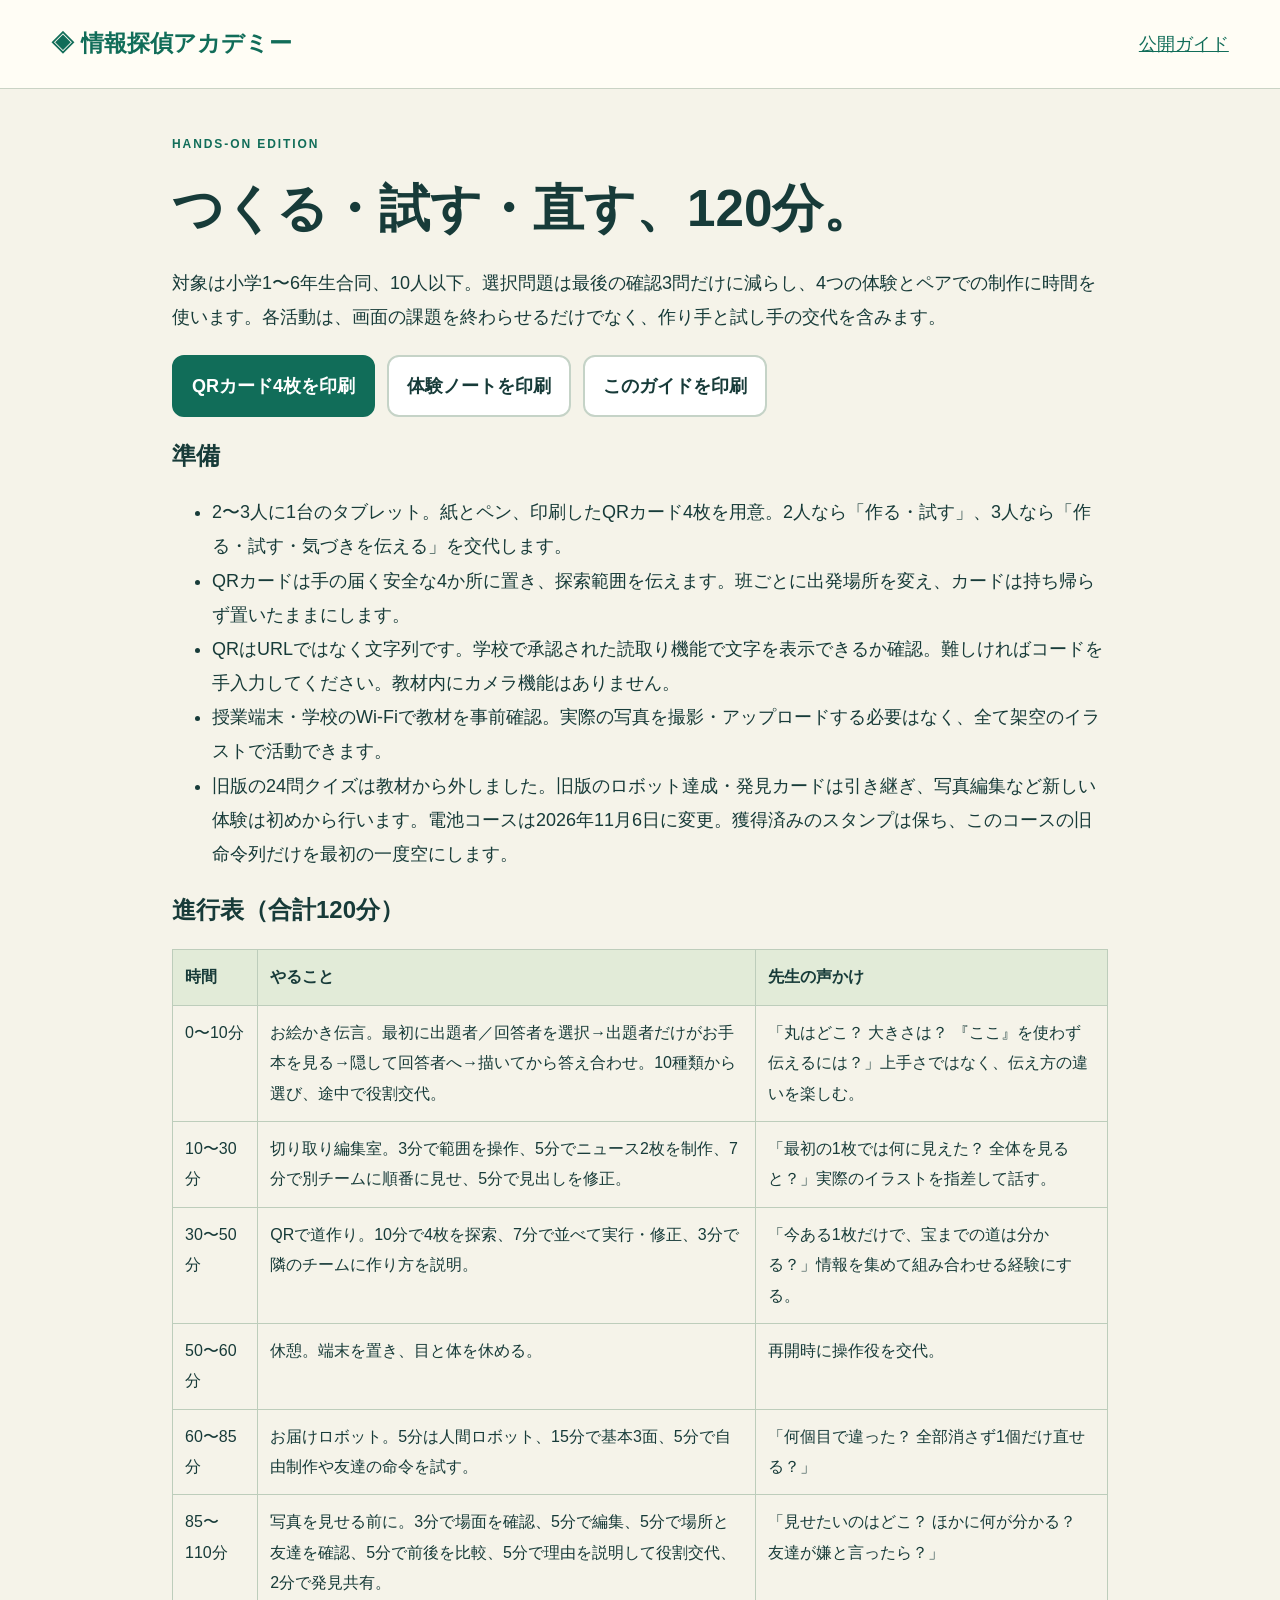
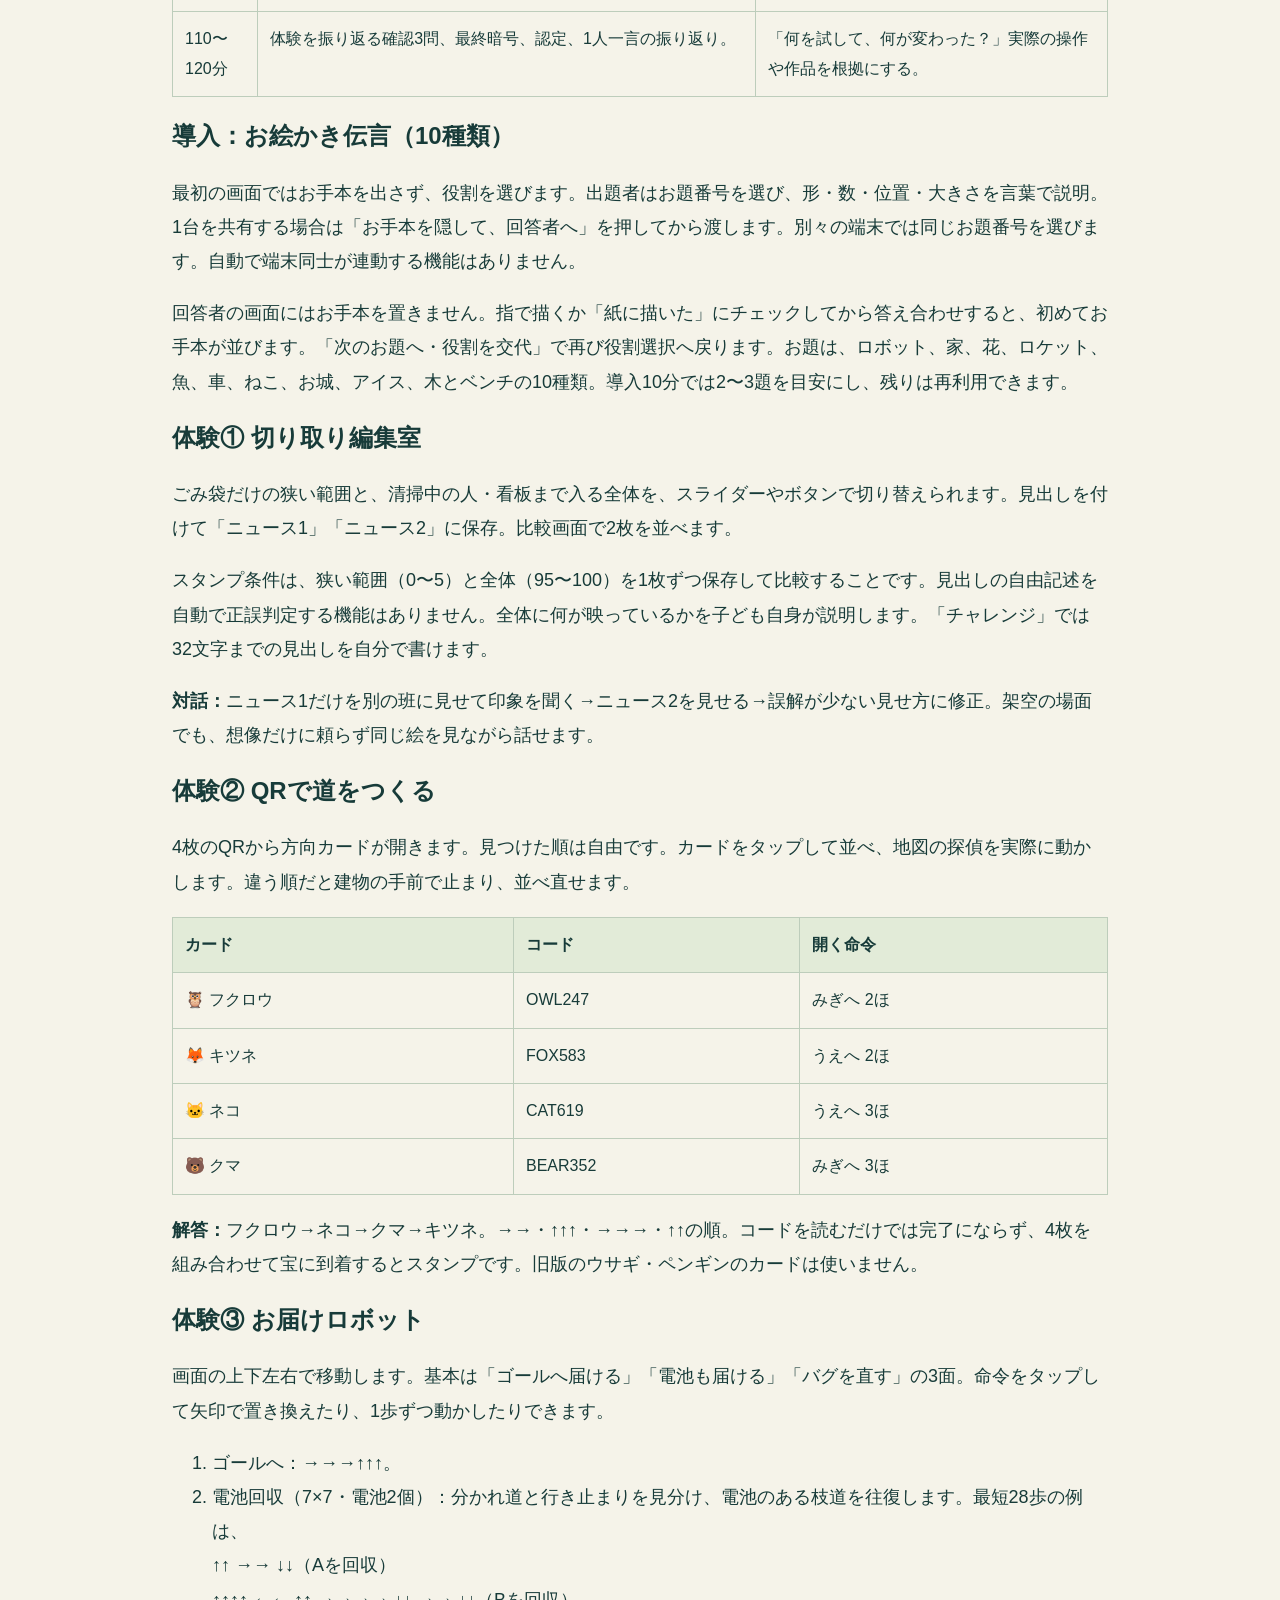
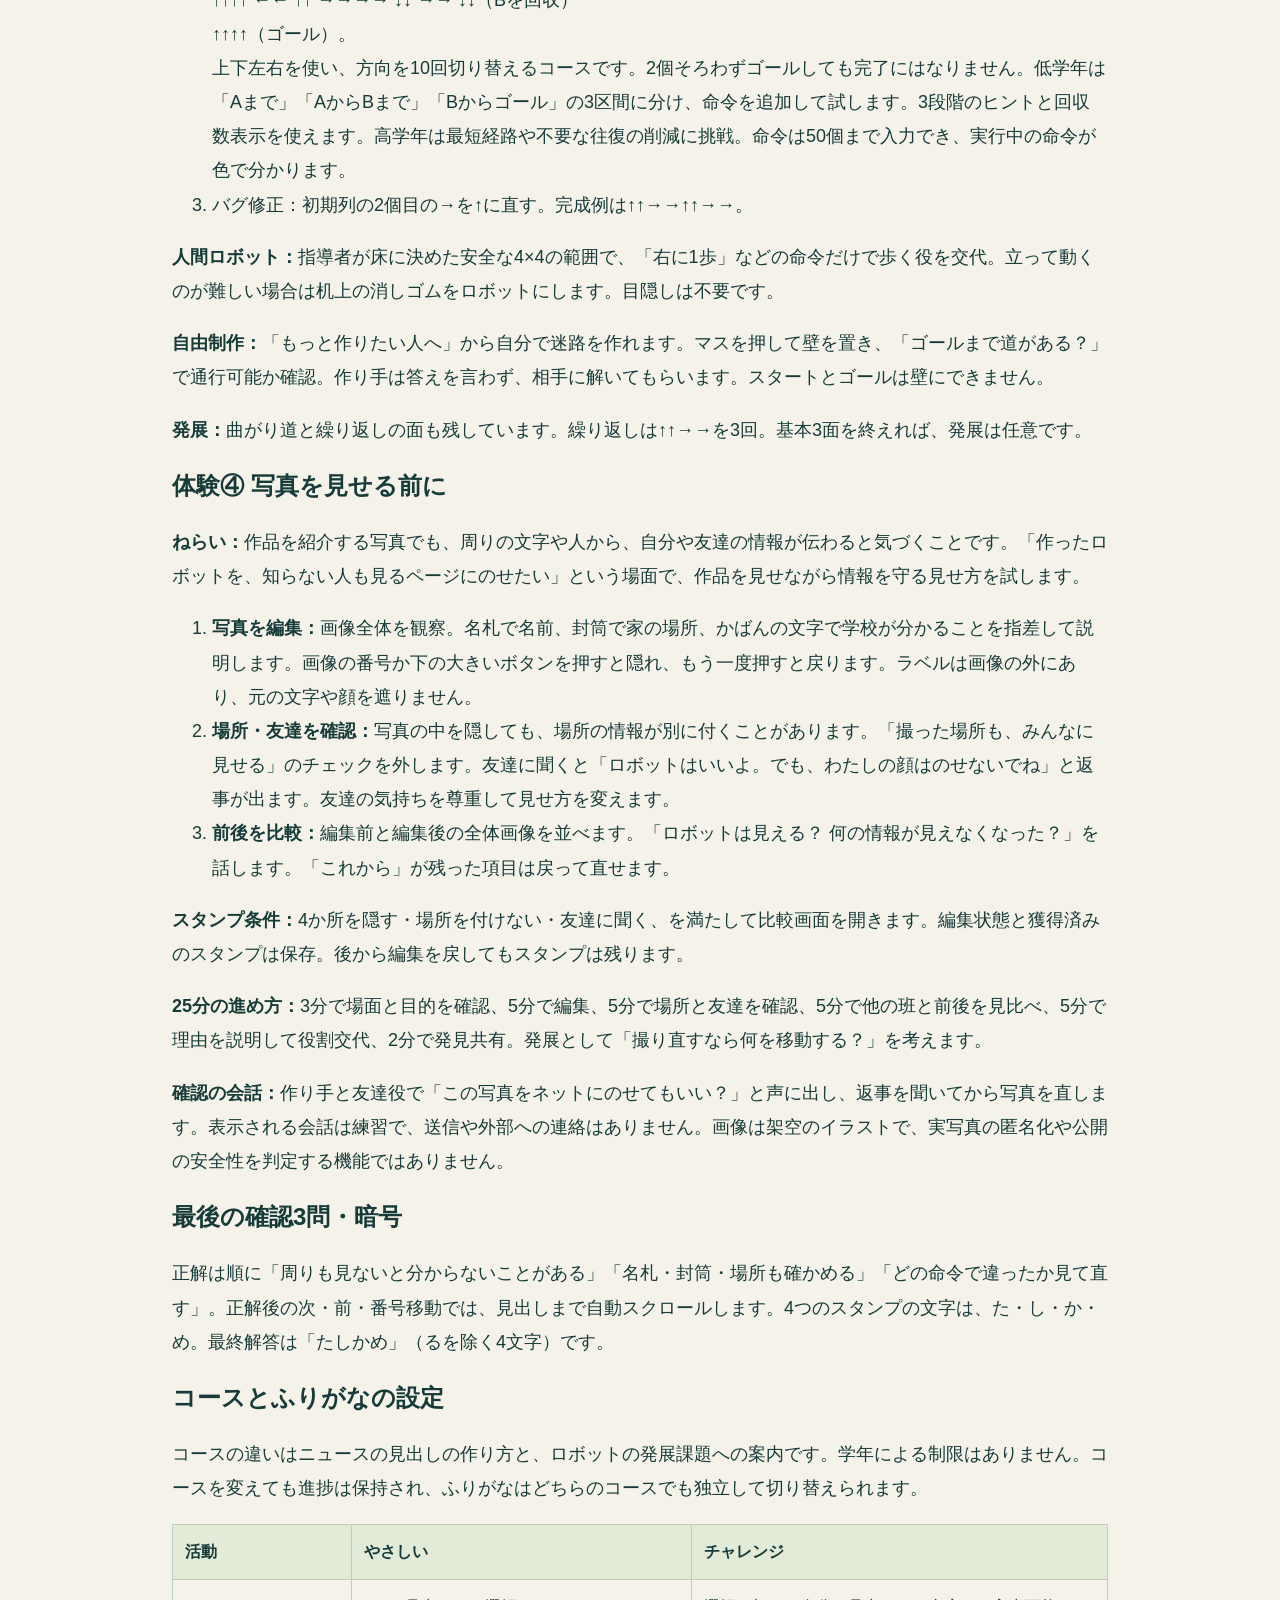
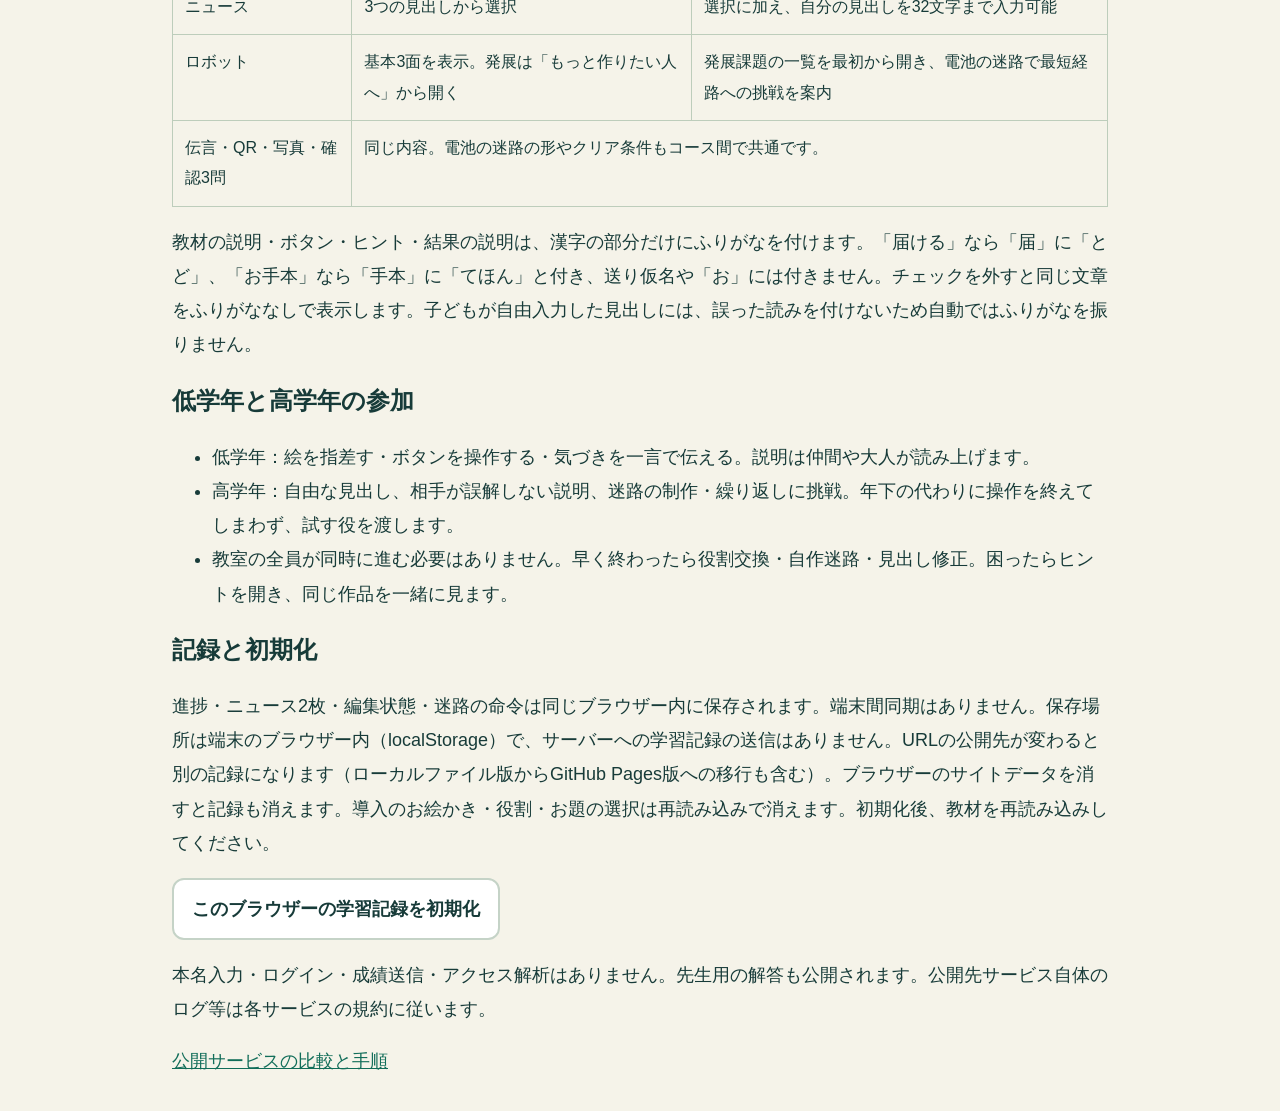
==== commit 15bdbe46: "Add files via upload" ====
--- a/teacher.html
+++ b/teacher.html
@@ -1 +1 @@
-<!doctype html><html lang="ja"><head><meta charset="utf-8"><meta name="viewport" content="width=device-width,initial-scale=1"><title>先生用ガイド・体験版｜情報探偵アカデミー</title><link rel="stylesheet" href="style.css"></head><body><header><a class="brand" href="index.html">◈ 情報探偵アカデミー</a><a href="hosting.html">公開ガイド</a></header><article><p class="eyebrow">HANDS-ON EDITION</p><h1>つくる・試す・直す、120分。</h1><p>対象は小学1〜6年生合同、10人以下。選択問題は最後の確認3問だけに減らし、4つの体験とペアでの制作に時間を使います。各活動は、画面の課題を終わらせるだけでなく、作り手と試し手の交代を含みます。</p><div class="actions no-print"><a class="button primary" href="cards.html">QRカード4枚を印刷</a><a class="button" href="worksheet.html">体験ノートを印刷</a><button onclick="window.print()">このガイドを印刷</button></div><h2>準備</h2><ul><li>2〜3人に1台のタブレット。紙とペン、印刷したQRカード4枚を用意。2人なら「作る・試す」、3人なら「作る・試す・気づきを伝える」を交代します。</li><li>QRカードは手の届く安全な4か所に置き、探索範囲を伝えます。班ごとに出発場所を変え、カードは持ち帰らず置いたままにします。</li><li>QRはURLではなく文字列です。学校で承認された読取り機能で文字を表示できるか確認。難しければコードを手入力してください。教材内にカメラ機能はありません。</li><li>授業端末・学校のWi-Fiで教材を事前確認。実際の写真を撮影・アップロードする必要はなく、全て架空のイラストで活動できます。</li><li>旧版の24問クイズは教材から外しました。旧版のロボット達成・発見カードは引き継ぎ、写真編集など新しい体験は初めから行います。電池コースは2026年11月6日に変更。獲得済みのスタンプは保ち、このコースの旧命令列だけを最初の一度空にします。</li></ul><h2>進行表（合計120分）</h2><div class="table-wrap"><table><thead><tr><th>時間</th><th>やること</th><th>先生の声かけ</th></tr></thead><tbody><tr><td>0〜10分</td><td>お絵かき伝言。最初に出題者／回答者を選択→出題者だけがお手本を見る→隠して回答者へ→描いてから答え合わせ。10種類から選び、途中で役割交代。</td><td>「丸はどこ？ 大きさは？ 『ここ』を使わず伝えるには？」上手さではなく、伝え方の違いを楽しむ。</td></tr><tr><td>10〜30分</td><td>切り取り編集室。3分で範囲を操作、5分でニュース2枚を制作、7分で別チームに順番に見せ、5分で見出しを修正。</td><td>「最初の1枚では何に見えた？ 全体を見ると？」実際のイラストを指差して話す。</td></tr><tr><td>30〜50分</td><td>QRで道作り。10分で4枚を探索、7分で並べて実行・修正、3分で隣のチームに作り方を説明。</td><td>「今ある1枚だけで、宝までの道は分かる？」情報を集めて組み合わせる経験にする。</td></tr><tr><td>50〜60分</td><td>休憩。端末を置き、目と体を休める。</td><td>再開時に操作役を交代。</td></tr><tr><td>60〜85分</td><td>お届けロボット。5分は人間ロボット、15分で基本3面、5分で自由制作や友達の命令を試す。</td><td>「何個目で違った？ 全部消さず1個だけ直せる？」</td></tr><tr><td>85〜110分</td><td>写真編集。3分で写り込み探し、5分で隠してプレビュー、5分で他の班が点検、5分で友達への確認を演じ、5分で修正、2分で発見共有。</td><td>「見せたいのはどこ？ ほかに何が分かる？ 友達が嫌と言ったら？」</td></tr><tr><td>110〜120分</td><td>体験を振り返る確認3問、最終暗号、認定、1人一言の振り返り。</td><td>「何を試して、何が変わった？」実際の操作や作品を根拠にする。</td></tr></tbody></table></div><h2>導入：お絵かき伝言（10種類）</h2><p>最初の画面ではお手本を出さず、役割を選びます。出題者はお題番号を選び、形・数・位置・大きさを言葉で説明。1台を共有する場合は「お手本を隠して、回答者へ」を押してから渡します。別々の端末では同じお題番号を選びます。自動で端末同士が連動する機能はありません。</p><p>回答者の画面にはお手本を置きません。指で描くか「紙に描いた」にチェックしてから答え合わせすると、初めてお手本が並びます。「次のお題へ・役割を交代」で再び役割選択へ戻ります。お題は、ロボット、家、花、ロケット、魚、車、ねこ、お城、アイス、木とベンチの10種類。導入10分では2〜3題を目安にし、残りは再利用できます。</p><h2>体験① 切り取り編集室</h2><p>ごみ袋だけの狭い範囲と、清掃中の人・看板まで入る全体を、スライダーやボタンで切り替えられます。見出しを付けて「ニュース1」「ニュース2」に保存。比較画面で2枚を並べます。</p><p>スタンプ条件は、狭い範囲（0〜5）と全体（95〜100）を1枚ずつ保存して比較することです。見出しの自由記述を自動で正誤判定する機能はありません。全体に何が映っているかを子ども自身が説明します。「チャレンジ」では32文字までの見出しを自分で書けます。</p><p><b>対話：</b>ニュース1だけを別の班に見せて印象を聞く→ニュース2を見せる→誤解が少ない見せ方に修正。架空の場面でも、想像だけに頼らず同じ絵を見ながら話せます。</p><h2>体験② QRで道をつくる</h2><p>4枚のQRから方向カードが開きます。見つけた順は自由です。カードをタップして並べ、地図の探偵を実際に動かします。違う順だと建物の手前で止まり、並べ直せます。</p><table><tr><th>カード</th><th>コード</th><th>開く命令</th></tr><tr><td>🦉 フクロウ</td><td>OWL247</td><td>みぎへ 2ほ</td></tr><tr><td>🦊 キツネ</td><td>FOX583</td><td>うえへ 2ほ</td></tr><tr><td>🐱 ネコ</td><td>CAT619</td><td>うえへ 3ほ</td></tr><tr><td>🐻 クマ</td><td>BEAR352</td><td>みぎへ 3ほ</td></tr></table><p><b>解答：</b>フクロウ→ネコ→クマ→キツネ。→→・↑↑↑・→→→・↑↑の順。コードを読むだけでは完了にならず、4枚を組み合わせて宝に到着するとスタンプです。旧版のウサギ・ペンギンのカードは使いません。</p><h2>体験③ お届けロボット</h2><p>画面の上下左右で移動します。基本は「ゴールへ届ける」「電池も届ける」「バグを直す」の3面。命令をタップして矢印で置き換えたり、1歩ずつ動かしたりできます。</p><ol><li>ゴールへ：→→→↑↑↑。</li><li>電池回収（7×7・電池2個）：分かれ道と行き止まりを見分け、電池のある枝道を往復します。最短28歩の例は、<br>↑↑ →→ ↓↓（Aを回収）<br>↑↑↑↑ ←← ↑↑ →→→→ ↓↓ →→ ↓↓（Bを回収）<br>↑↑↑↑（ゴール）。<br>上下左右を使い、方向を10回切り替えるコースです。2個そろわずゴールしても完了にはなりません。低学年は「Aまで」「AからBまで」「Bからゴール」の3区間に分け、命令を追加して試します。3段階のヒントと回収数表示を使えます。高学年は最短経路や不要な往復の削減に挑戦。命令は50個まで入力でき、実行中の命令が色で分かります。</li><li>バグ修正：初期列の2個目の→を↑に直す。完成例は↑↑→→↑↑→→。</li></ol><p><b>人間ロボット：</b>指導者が床に決めた安全な4×4の範囲で、「右に1歩」などの命令だけで歩く役を交代。立って動くのが難しい場合は机上の消しゴムをロボットにします。目隠しは不要です。</p><p><b>自由制作：</b>「もっと作りたい人へ」から自分で迷路を作れます。マスを押して壁を置き、「ゴールまで道がある？」で通行可能か確認。作り手は答えを言わず、相手に解いてもらいます。スタートとゴールは壁にできません。</p><p><b>発展：</b>曲がり道と繰り返しの面も残しています。繰り返しは↑↑→→を3回。基本3面を終えれば、発展は任意です。</p><h2>体験④ 写真をまもる</h2><p>工作を写した架空のイラストを編集します。名札、封筒、学校名、友達の顔をタップすると隠れ、再タップで戻ります。位置情報のチェックも操作できます。</p><p>「みんなに見える画面を試す」で、編集後の投稿プレビューと見える情報を確認。「友達に聞く」では、架空の友達から「今日は顔は載せないでね」という返事が出ます。送信や外部への連絡は行いません。</p><p><b>スタンプ条件：</b>4か所を隠す＋場所を付けない＋友達に聞く、を満たした状態でプレビューします。一度スタンプを得た後も、編集を戻して比較できます。これは架空の場面の見た目を隠すシミュレーションで、実写真を匿名化したり投稿の安全性を保証したりする道具ではありません。</p><p><b>交代活動：</b>作り手は作品を見せたい人、試し手は公開画面を見る人。「どんな情報が残っている？」を伝えて修正します。次に友達役・相談する役を交代して、確認の言い方も演じます。</p><h2>最後の確認3問・暗号</h2><p>正解は順に「周りも見ないと分からないことがある」「名札・封筒・場所も確かめる」「どの命令で違ったか見て直す」。正解後の次・前・番号移動では、見出しまで自動スクロールします。4つのスタンプの文字は、た・し・か・め。最終解答は「たしかめ」（るを除く4文字）です。</p><h2>コースとふりがなの設定</h2><p>コースの違いはニュースの見出しの作り方と、ロボットの発展課題への案内です。学年による制限はありません。コースを変えても進捗は保持され、ふりがなはどちらのコースでも独立して切り替えられます。</p><div class="table-wrap"><table><tr><th>活動</th><th>やさしい</th><th>チャレンジ</th></tr><tr><td>ニュース</td><td>3つの見出しから選択</td><td>選択に加え、自分の見出しを32文字まで入力可能</td></tr><tr><td>ロボット</td><td>基本3面を表示。発展は「もっと作りたい人へ」から開く</td><td>発展課題の一覧を最初から開き、電池の迷路で最短経路への挑戦を案内</td></tr><tr><td>伝言・QR・写真・確認3問</td><td colspan="2">同じ内容。電池の迷路の形やクリア条件もコース間で共通です。</td></tr></table></div><p>教材の説明・ボタン・ヒント・結果の説明を漢字とふりがなに変更しました。チェックを外すと同じ文章を漢字だけで表示します。子どもが自由入力した見出しには、誤った読みを付けないため自動ではふりがなを振りません。</p><h2>低学年と高学年の参加</h2><ul><li>低学年：絵を指差す・ボタンを操作する・気づきを一言で伝える。説明は仲間や大人が読み上げます。</li><li>高学年：自由な見出し、相手が誤解しない説明、迷路の制作・繰り返しに挑戦。年下の代わりに操作を終えてしまわず、試す役を渡します。</li><li>教室の全員が同時に進む必要はありません。早く終わったら役割交換・自作迷路・見出し修正。困ったらヒントを開き、同じ作品を一緒に見ます。</li></ul><h2>記録と初期化</h2><p>進捗・ニュース2枚・編集状態・迷路の命令は同じブラウザー内に保存されます。端末間同期はありません。保存場所は端末のブラウザー内（localStorage）で、サーバーへの学習記録の送信はありません。URLの公開先が変わると別の記録になります（ローカルファイル版からGitHub Pages版への移行も含む）。ブラウザーのサイトデータを消すと記録も消えます。導入のお絵かき・役割・お題の選択は再読み込みで消えます。初期化後、教材を再読み込みしてください。</p><button id="reset" class="no-print">このブラウザーの学習記録を初期化</button><p id="resetStatus" role="status"></p><p>本名入力・ログイン・成績送信・アクセス解析はありません。先生用の解答も公開されます。公開先サービス自体のログ等は各サービスの規約に従います。</p><a href="hosting.html">公開サービスの比較と手順</a></article><script>document.getElementById('reset').onclick=()=>{if(confirm('このブラウザーの旧版と体験版の記録を消しますか？')){try{['v1','v2','v3'].forEach(v=>localStorage.removeItem('detective-academy-'+v));document.getElementById('resetStatus').textContent='初期化しました。教材を再読み込みしてください。';}catch{document.getElementById('resetStatus').textContent='初期化できません。ブラウザーの設定を確認してください。';}}};</script></body></html>+<!doctype html><html lang="ja"><head><meta charset="utf-8"><meta name="viewport" content="width=device-width,initial-scale=1"><title>先生用ガイド・体験版｜情報探偵アカデミー</title><link rel="stylesheet" href="style.css"></head><body><header><a class="brand" href="index.html">◈ 情報探偵アカデミー</a><a href="hosting.html">公開ガイド</a></header><article><p class="eyebrow">HANDS-ON EDITION</p><h1>つくる・試す・直す、120分。</h1><p>対象は小学1〜6年生合同、10人以下。選択問題は最後の確認3問だけに減らし、4つの体験とペアでの制作に時間を使います。各活動は、画面の課題を終わらせるだけでなく、作り手と試し手の交代を含みます。</p><div class="actions no-print"><a class="button primary" href="cards.html">QRカード4枚を印刷</a><a class="button" href="worksheet.html">体験ノートを印刷</a><button onclick="window.print()">このガイドを印刷</button></div><h2>準備</h2><ul><li>2〜3人に1台のタブレット。紙とペン、印刷したQRカード4枚を用意。2人なら「作る・試す」、3人なら「作る・試す・気づきを伝える」を交代します。</li><li>QRカードは手の届く安全な4か所に置き、探索範囲を伝えます。班ごとに出発場所を変え、カードは持ち帰らず置いたままにします。</li><li>QRはURLではなく文字列です。学校で承認された読取り機能で文字を表示できるか確認。難しければコードを手入力してください。教材内にカメラ機能はありません。</li><li>授業端末・学校のWi-Fiで教材を事前確認。実際の写真を撮影・アップロードする必要はなく、全て架空のイラストで活動できます。</li><li>旧版の24問クイズは教材から外しました。旧版のロボット達成・発見カードは引き継ぎ、写真編集など新しい体験は初めから行います。電池コースは2026年11月6日に変更。獲得済みのスタンプは保ち、このコースの旧命令列だけを最初の一度空にします。</li></ul><h2>進行表（合計120分）</h2><div class="table-wrap"><table><thead><tr><th>時間</th><th>やること</th><th>先生の声かけ</th></tr></thead><tbody><tr><td>0〜10分</td><td>お絵かき伝言。最初に出題者／回答者を選択→出題者だけがお手本を見る→隠して回答者へ→描いてから答え合わせ。10種類から選び、途中で役割交代。</td><td>「丸はどこ？ 大きさは？ 『ここ』を使わず伝えるには？」上手さではなく、伝え方の違いを楽しむ。</td></tr><tr><td>10〜30分</td><td>切り取り編集室。3分で範囲を操作、5分でニュース2枚を制作、7分で別チームに順番に見せ、5分で見出しを修正。</td><td>「最初の1枚では何に見えた？ 全体を見ると？」実際のイラストを指差して話す。</td></tr><tr><td>30〜50分</td><td>QRで道作り。10分で4枚を探索、7分で並べて実行・修正、3分で隣のチームに作り方を説明。</td><td>「今ある1枚だけで、宝までの道は分かる？」情報を集めて組み合わせる経験にする。</td></tr><tr><td>50〜60分</td><td>休憩。端末を置き、目と体を休める。</td><td>再開時に操作役を交代。</td></tr><tr><td>60〜85分</td><td>お届けロボット。5分は人間ロボット、15分で基本3面、5分で自由制作や友達の命令を試す。</td><td>「何個目で違った？ 全部消さず1個だけ直せる？」</td></tr><tr><td>85〜110分</td><td>写真を見せる前に。3分で場面を確認、5分で編集、5分で場所と友達を確認、5分で前後を比較、5分で理由を説明して役割交代、2分で発見共有。</td><td>「見せたいのはどこ？ ほかに何が分かる？ 友達が嫌と言ったら？」</td></tr><tr><td>110〜120分</td><td>体験を振り返る確認3問、最終暗号、認定、1人一言の振り返り。</td><td>「何を試して、何が変わった？」実際の操作や作品を根拠にする。</td></tr></tbody></table></div><h2>導入：お絵かき伝言（10種類）</h2><p>最初の画面ではお手本を出さず、役割を選びます。出題者はお題番号を選び、形・数・位置・大きさを言葉で説明。1台を共有する場合は「お手本を隠して、回答者へ」を押してから渡します。別々の端末では同じお題番号を選びます。自動で端末同士が連動する機能はありません。</p><p>回答者の画面にはお手本を置きません。指で描くか「紙に描いた」にチェックしてから答え合わせすると、初めてお手本が並びます。「次のお題へ・役割を交代」で再び役割選択へ戻ります。お題は、ロボット、家、花、ロケット、魚、車、ねこ、お城、アイス、木とベンチの10種類。導入10分では2〜3題を目安にし、残りは再利用できます。</p><h2>体験① 切り取り編集室</h2><p>ごみ袋だけの狭い範囲と、清掃中の人・看板まで入る全体を、スライダーやボタンで切り替えられます。見出しを付けて「ニュース1」「ニュース2」に保存。比較画面で2枚を並べます。</p><p>スタンプ条件は、狭い範囲（0〜5）と全体（95〜100）を1枚ずつ保存して比較することです。見出しの自由記述を自動で正誤判定する機能はありません。全体に何が映っているかを子ども自身が説明します。「チャレンジ」では32文字までの見出しを自分で書けます。</p><p><b>対話：</b>ニュース1だけを別の班に見せて印象を聞く→ニュース2を見せる→誤解が少ない見せ方に修正。架空の場面でも、想像だけに頼らず同じ絵を見ながら話せます。</p><h2>体験② QRで道をつくる</h2><p>4枚のQRから方向カードが開きます。見つけた順は自由です。カードをタップして並べ、地図の探偵を実際に動かします。違う順だと建物の手前で止まり、並べ直せます。</p><table><tr><th>カード</th><th>コード</th><th>開く命令</th></tr><tr><td>🦉 フクロウ</td><td>OWL247</td><td>みぎへ 2ほ</td></tr><tr><td>🦊 キツネ</td><td>FOX583</td><td>うえへ 2ほ</td></tr><tr><td>🐱 ネコ</td><td>CAT619</td><td>うえへ 3ほ</td></tr><tr><td>🐻 クマ</td><td>BEAR352</td><td>みぎへ 3ほ</td></tr></table><p><b>解答：</b>フクロウ→ネコ→クマ→キツネ。→→・↑↑↑・→→→・↑↑の順。コードを読むだけでは完了にならず、4枚を組み合わせて宝に到着するとスタンプです。旧版のウサギ・ペンギンのカードは使いません。</p><h2>体験③ お届けロボット</h2><p>画面の上下左右で移動します。基本は「ゴールへ届ける」「電池も届ける」「バグを直す」の3面。命令をタップして矢印で置き換えたり、1歩ずつ動かしたりできます。</p><ol><li>ゴールへ：→→→↑↑↑。</li><li>電池回収（7×7・電池2個）：分かれ道と行き止まりを見分け、電池のある枝道を往復します。最短28歩の例は、<br>↑↑ →→ ↓↓（Aを回収）<br>↑↑↑↑ ←← ↑↑ →→→→ ↓↓ →→ ↓↓（Bを回収）<br>↑↑↑↑（ゴール）。<br>上下左右を使い、方向を10回切り替えるコースです。2個そろわずゴールしても完了にはなりません。低学年は「Aまで」「AからBまで」「Bからゴール」の3区間に分け、命令を追加して試します。3段階のヒントと回収数表示を使えます。高学年は最短経路や不要な往復の削減に挑戦。命令は50個まで入力でき、実行中の命令が色で分かります。</li><li>バグ修正：初期列の2個目の→を↑に直す。完成例は↑↑→→↑↑→→。</li></ol><p><b>人間ロボット：</b>指導者が床に決めた安全な4×4の範囲で、「右に1歩」などの命令だけで歩く役を交代。立って動くのが難しい場合は机上の消しゴムをロボットにします。目隠しは不要です。</p><p><b>自由制作：</b>「もっと作りたい人へ」から自分で迷路を作れます。マスを押して壁を置き、「ゴールまで道がある？」で通行可能か確認。作り手は答えを言わず、相手に解いてもらいます。スタートとゴールは壁にできません。</p><p><b>発展：</b>曲がり道と繰り返しの面も残しています。繰り返しは↑↑→→を3回。基本3面を終えれば、発展は任意です。</p><h2>体験④ 写真を見せる前に</h2><p><b>ねらい：</b>作品を紹介する写真でも、周りの文字や人から、自分や友達の情報が伝わると気づくことです。「作ったロボットを、知らない人も見るページにのせたい」という場面で、作品を見せながら情報を守る見せ方を試します。</p><ol><li><b>写真を編集：</b>画像全体を観察。名札で名前、封筒で家の場所、かばんの文字で学校が分かることを指差して説明します。画像の番号か下の大きいボタンを押すと隠れ、もう一度押すと戻ります。ラベルは画像の外にあり、元の文字や顔を遮りません。</li><li><b>場所・友達を確認：</b>写真の中を隠しても、場所の情報が別に付くことがあります。「撮った場所も、みんなに見せる」のチェックを外します。友達に聞くと「ロボットはいいよ。でも、わたしの顔はのせないでね」と返事が出ます。友達の気持ちを尊重して見せ方を変えます。</li><li><b>前後を比較：</b>編集前と編集後の全体画像を並べます。「ロボットは見える？ 何の情報が見えなくなった？」を話します。「これから」が残った項目は戻って直せます。</li></ol><p><b>スタンプ条件：</b>4か所を隠す・場所を付けない・友達に聞く、を満たして比較画面を開きます。編集状態と獲得済みのスタンプは保存。後から編集を戻してもスタンプは残ります。</p><p><b>25分の進め方：</b>3分で場面と目的を確認、5分で編集、5分で場所と友達を確認、5分で他の班と前後を見比べ、5分で理由を説明して役割交代、2分で発見共有。発展として「撮り直すなら何を移動する？」を考えます。</p><p><b>確認の会話：</b>作り手と友達役で「この写真をネットにのせてもいい？」と声に出し、返事を聞いてから写真を直します。表示される会話は練習で、送信や外部への連絡はありません。画像は架空のイラストで、実写真の匿名化や公開の安全性を判定する機能ではありません。</p><h2>最後の確認3問・暗号</h2><p>正解は順に「周りも見ないと分からないことがある」「名札・封筒・場所も確かめる」「どの命令で違ったか見て直す」。正解後の次・前・番号移動では、見出しまで自動スクロールします。4つのスタンプの文字は、た・し・か・め。最終解答は「たしかめ」（るを除く4文字）です。</p><h2>コースとふりがなの設定</h2><p>コースの違いはニュースの見出しの作り方と、ロボットの発展課題への案内です。学年による制限はありません。コースを変えても進捗は保持され、ふりがなはどちらのコースでも独立して切り替えられます。</p><div class="table-wrap"><table><tr><th>活動</th><th>やさしい</th><th>チャレンジ</th></tr><tr><td>ニュース</td><td>3つの見出しから選択</td><td>選択に加え、自分の見出しを32文字まで入力可能</td></tr><tr><td>ロボット</td><td>基本3面を表示。発展は「もっと作りたい人へ」から開く</td><td>発展課題の一覧を最初から開き、電池の迷路で最短経路への挑戦を案内</td></tr><tr><td>伝言・QR・写真・確認3問</td><td colspan="2">同じ内容。電池の迷路の形やクリア条件もコース間で共通です。</td></tr></table></div><p>教材の説明・ボタン・ヒント・結果の説明は、漢字の部分だけにふりがなを付けます。「届ける」なら「届」に「とど」、「お手本」なら「手本」に「てほん」と付き、送り仮名や「お」には付きません。チェックを外すと同じ文章をふりがななしで表示します。子どもが自由入力した見出しには、誤った読みを付けないため自動ではふりがなを振りません。</p><h2>低学年と高学年の参加</h2><ul><li>低学年：絵を指差す・ボタンを操作する・気づきを一言で伝える。説明は仲間や大人が読み上げます。</li><li>高学年：自由な見出し、相手が誤解しない説明、迷路の制作・繰り返しに挑戦。年下の代わりに操作を終えてしまわず、試す役を渡します。</li><li>教室の全員が同時に進む必要はありません。早く終わったら役割交換・自作迷路・見出し修正。困ったらヒントを開き、同じ作品を一緒に見ます。</li></ul><h2>記録と初期化</h2><p>進捗・ニュース2枚・編集状態・迷路の命令は同じブラウザー内に保存されます。端末間同期はありません。保存場所は端末のブラウザー内（localStorage）で、サーバーへの学習記録の送信はありません。URLの公開先が変わると別の記録になります（ローカルファイル版からGitHub Pages版への移行も含む）。ブラウザーのサイトデータを消すと記録も消えます。導入のお絵かき・役割・お題の選択は再読み込みで消えます。初期化後、教材を再読み込みしてください。</p><button id="reset" class="no-print">このブラウザーの学習記録を初期化</button><p id="resetStatus" role="status"></p><p>本名入力・ログイン・成績送信・アクセス解析はありません。先生用の解答も公開されます。公開先サービス自体のログ等は各サービスの規約に従います。</p><a href="hosting.html">公開サービスの比較と手順</a></article><script>document.getElementById('reset').onclick=()=>{if(confirm('このブラウザーの旧版と体験版の記録を消しますか？')){try{['v1','v2','v3'].forEach(v=>localStorage.removeItem('detective-academy-'+v));document.getElementById('resetStatus').textContent='初期化しました。教材を再読み込みしてください。';}catch{document.getElementById('resetStatus').textContent='初期化できません。ブラウザーの設定を確認してください。';}}};</script></body></html>
--- a/style.css
+++ b/style.css
@@ -14,11 +14,11 @@
 
 #questionTitle{scroll-margin-top:24px}#questionTitle:focus{outline:none}
 /* Hands-on edition */
-[hidden]{display:none!important}.lead{max-width:56ch;font-size:20px}#pageTitle,#activityTitle,#previewTitle{scroll-margin-top:24px}#pageTitle:focus,#activityTitle:focus,#previewTitle:focus{outline:none}.experience-grid{display:grid;grid-template-columns:1fr 1fr;gap:20px;margin:28px 0}.experience-card{text-align:left;padding:24px;background:#fffdf6;position:relative}.experience-card p{font-size:17px;font-weight:normal}.experience-card h2{font-size:25px;margin:12px 0}.experience-card .tag{float:right}.experience-icon{font-size:50px;line-height:1.2;margin:12px 0}.experience-card:nth-child(2){background:#e7efe1}.experience-card:nth-child(3){background:#fff0cb}.experience-card:nth-child(4){background:#eee7f2}.edit-workspace{display:grid;grid-template-columns:1.15fr 1fr;gap:22px;align-items:start}.crop-picture{display:block;width:100%;aspect-ratio:16/10;background:#e7eddf;border-radius:12px;border:1px solid #b8c9b5;overflow:hidden}.image-edit label{font-size:16px;display:block;margin-top:12px}.image-credit{font-size:12px;text-align:right;margin:4px}.image-edit input[type=range]{width:100%;min-height:54px;accent-color:var(--green);cursor:pointer}.image-edit .actions{margin:8px 0}.image-edit button{font-size:15px;padding:10px}.selected{background:#173b39!important;color:white!important;border-color:#173b39!important}.live-headline{font-size:23px;font-weight:bold;background:#f5edda;padding:15px;border-radius:12px}.draft-grid{display:grid;grid-template-columns:1fr 1fr;gap:20px;margin:20px 0}.news-card{border:2px solid #c5d3c7;border-radius:14px;overflow:hidden;background:white;padding:14px}.news-card .tag{margin-bottom:12px}.news-card h3{font-size:22px}.drawing-grid{display:grid;grid-template-columns:1fr 1fr;gap:20px}.drawing-panel{position:relative}.drawing-panel svg,#drawing{width:100%;aspect-ratio:10/7;background:#fffdf5;border:2px solid #9cb5a0;border-radius:12px;display:block}.drawing-panel .cover-message{display:none}.drawing-panel.covered svg{visibility:hidden}.drawing-panel.covered{background:#315c5a;border-radius:12px}.drawing-panel.covered .cover-message{display:grid;position:absolute;inset:0;place-content:center;text-align:center;color:white;font-weight:bold}.drawing-panel+button{margin-top:15px}#drawing{touch-action:none;cursor:crosshair}.hunt-workspace{display:grid;grid-template-columns:1fr 1fr;gap:22px}.hunt-map{display:grid;grid-template-columns:repeat(6,minmax(0,1fr));gap:4px;border:7px solid #bdd2b4;background:#bdd2b4;border-radius:15px;max-width:440px;margin:auto}.map-cell{min-width:0;aspect-ratio:1;line-height:1;display:grid;place-items:center;font-size:24px;border-radius:5px}.road{background:#fff8de}.building{background:#88af92}.route-cards{display:grid;grid-template-columns:1fr 1fr;gap:10px;margin-bottom:20px}.route-cards button{display:flex;flex-direction:column;align-items:center;padding:12px 8px}.route-cards span{font-size:15px}.route-cards b{font-size:25px}.route-chip{display:flex;flex-direction:column;align-items:center;font-size:13px;background:#e6eddc;padding:7px;border-radius:8px}.route-chip b{font-size:21px}.photo-scene{position:relative;width:100%;max-width:800px;margin:auto;aspect-ratio:8/5;border-radius:16px;overflow:hidden;background:#e7e0eb}.photo-scene>img{display:block;width:100%;height:100%}.photo-hotspot{position:absolute;display:flex;align-items:flex-end;justify-content:center;min-height:0;padding:0;border:2px dashed #704795;border-radius:7px;background:transparent;color:#243f49}.photo-hotspot:hover{background:#f7efce55;border-color:#704795}.photo-hotspot span{font-size:12px;line-height:1.3;background:#fff9e7d9;padding:3px;border-radius:4px}.photo-hotspot.masked{background:#285c69;border:2px solid #f3d071;align-items:center}.photo-hotspot.masked span{background:transparent;color:white}.photo-cover{position:absolute;background:#285c69;border-radius:7px;display:grid;place-items:center;color:white;font-size:28px}.mask-tools{display:grid;grid-template-columns:repeat(2,1fr);gap:10px;margin:22px 0}.mask-tools button[aria-pressed=true]{background:#dfead7;border-color:var(--green)}.location-control{display:flex;gap:12px;align-items:center;padding:18px;background:#f3ecd6;border-radius:12px;cursor:pointer}.location-control input{flex-shrink:0;width:26px;height:26px}.friend-box{padding:20px;border:2px dashed #a58eae;margin:18px 0;border-radius:12px}.friend-box small{font-size:12px}.friend-box p:empty{display:none}.mock-post{background:white;padding:18px;border:1px solid #d2d9ce;max-width:700px;margin:auto;border-radius:15px}.mock-post>p{font-size:15px}#customCaption{width:100%;min-width:0}.maze button.cell{padding:0;min-height:0;min-width:0;line-height:1;font-size:24px;border:1px solid transparent;border-radius:5px}.maze button.cell:disabled{opacity:1}.maze button.cell.wall:hover{background:#5a746d}.reward{display:flex;align-items:center;gap:15px;flex-wrap:wrap}.reward .letter{margin:0}.hero-art{width:100%;max-width:560px}
+[hidden]{display:none!important}.lead{max-width:56ch;font-size:20px}#pageTitle,#activityTitle,#previewTitle{scroll-margin-top:24px}#pageTitle:focus,#activityTitle:focus,#previewTitle:focus{outline:none}.experience-grid{display:grid;grid-template-columns:1fr 1fr;gap:20px;margin:28px 0}.experience-card{text-align:left;padding:24px;background:#fffdf6;position:relative}.experience-card p{font-size:17px;font-weight:normal}.experience-card h2{font-size:25px;margin:12px 0}.experience-card .tag{float:right}.experience-icon{font-size:50px;line-height:1.2;margin:12px 0}.experience-card:nth-child(2){background:#e7efe1}.experience-card:nth-child(3){background:#fff0cb}.experience-card:nth-child(4){background:#eee7f2}.edit-workspace{display:grid;grid-template-columns:1.15fr 1fr;gap:22px;align-items:start}.crop-picture{display:block;width:100%;aspect-ratio:16/10;background:#e7eddf;border-radius:12px;border:1px solid #b8c9b5;overflow:hidden}.image-edit label{font-size:16px;display:block;margin-top:12px}.image-credit{font-size:12px;text-align:right;margin:4px}.image-edit input[type=range]{width:100%;min-height:54px;accent-color:var(--green);cursor:pointer}.image-edit .actions{margin:8px 0}.image-edit button{font-size:15px;padding:10px}.selected{background:#173b39!important;color:white!important;border-color:#173b39!important}.live-headline{font-size:23px;font-weight:bold;background:#f5edda;padding:15px;border-radius:12px}.draft-grid{display:grid;grid-template-columns:1fr 1fr;gap:20px;margin:20px 0}.news-card{border:2px solid #c5d3c7;border-radius:14px;overflow:hidden;background:white;padding:14px}.news-card .tag{margin-bottom:12px}.news-card h3{font-size:22px}.drawing-grid{display:grid;grid-template-columns:1fr 1fr;gap:20px}.drawing-panel{position:relative}.drawing-panel svg,#drawing{width:100%;aspect-ratio:10/7;background:#fffdf5;border:2px solid #9cb5a0;border-radius:12px;display:block}.drawing-panel .cover-message{display:none}.drawing-panel.covered svg{visibility:hidden}.drawing-panel.covered{background:#315c5a;border-radius:12px}.drawing-panel.covered .cover-message{display:grid;position:absolute;inset:0;place-content:center;text-align:center;color:white;font-weight:bold}.drawing-panel+button{margin-top:15px}#drawing{touch-action:none;cursor:crosshair}.hunt-workspace{display:grid;grid-template-columns:1fr 1fr;gap:22px}.hunt-map{display:grid;grid-template-columns:repeat(6,minmax(0,1fr));gap:4px;border:7px solid #bdd2b4;background:#bdd2b4;border-radius:15px;max-width:440px;margin:auto}.map-cell{min-width:0;aspect-ratio:1;line-height:1;display:grid;place-items:center;font-size:24px;border-radius:5px}.road{background:#fff8de}.building{background:#88af92}.route-cards{display:grid;grid-template-columns:1fr 1fr;gap:10px;margin-bottom:20px}.route-cards button{display:flex;flex-direction:column;align-items:center;padding:12px 8px}.route-cards span{font-size:15px}.route-cards b{font-size:25px}.route-chip{display:flex;flex-direction:column;align-items:center;font-size:13px;background:#e6eddc;padding:7px;border-radius:8px}.route-chip b{font-size:21px}#customCaption{width:100%;min-width:0}.maze button.cell{padding:0;min-height:0;min-width:0;line-height:1;font-size:24px;border:1px solid transparent;border-radius:5px}.maze button.cell:disabled{opacity:1}.maze button.cell.wall:hover{background:#5a746d}.reward{display:flex;align-items:center;gap:15px;flex-wrap:wrap}.reward .letter{margin:0}.hero-art{width:100%;max-width:560px}
 @media(min-width:1000px){.hunt-workspace>div:first-child{align-self:start;position:sticky;top:16px}.edit-workspace>div:first-child{position:sticky;top:16px}}
 @media(max-width:1150px){.edit-workspace{grid-template-columns:1fr}.image-edit{position:static!important}.crop-picture{max-height:400px}.hunt-workspace{grid-template-columns:1fr}.hunt-map{max-width:380px}.draft-grid{grid-template-columns:1fr}.drawing-grid{grid-template-columns:1fr}}
 @media(max-width:900px) and (min-width:641px){.layout{grid-template-columns:185px 1fr}aside{padding:18px 10px}nav button{font-size:13px}.brand{font-size:20px}}
-@media(max-width:640px){.experience-grid{grid-template-columns:1fr}.experience-card{padding:20px}.photo-hotspot span{font-size:10px}.photo-cover{font-size:18px}.mask-tools button{font-size:14px;padding:10px}.photo-scene{border-radius:9px}.map-cell{font-size:23px}.lead{font-size:18px}.news-card{padding:10px}}
+@media(max-width:640px){.experience-grid{grid-template-columns:1fr}.experience-card{padding:20px}.photo-cover{font-size:18px}.mask-tools button{font-size:14px;padding:10px}.photo-scene{border-radius:9px}.map-cell{font-size:23px}.lead{font-size:18px}.news-card{padding:10px}}
 @media print{.experience-grid{grid-template-columns:1fr 1fr}.photo-scene,.crop-picture{break-inside:avoid}.worksheet-page .drawing-lines{height:82px}.card-sheet .qr-card{height:113mm}.activity-note{border:1px solid #a8b9a4;padding:14px;break-inside:avoid;margin:12px 0}.activity-note h3{margin-top:0}.activity-note p{margin:8px 0}.activity-note .writing-lines{height:68px}}
 
 .check-case{min-height:100vh;min-height:100svh}
@@ -27,6 +27,11 @@
 .maze .cell{position:relative}.maze .battery-cell{background:#ffebaf}.maze .collected-cell{background:#d7ebd4}.cell-mark{position:absolute;right:3px;bottom:1px;font-size:11px;font-weight:900;line-height:1}.battery-status{display:flex;flex-wrap:wrap;gap:8px 20px;align-items:center;padding:12px 16px;background:#fff0ca;border-radius:12px;margin-top:12px}.battery-status span{font-size:14px}.command.executing{background:#fff0b8;border-color:#9b690b;box-shadow:0 0 0 2px #e9b94b}.maze-challenge{padding:14px 18px;background:#e7eedf;border-radius:12px;font-size:16px}
 
 /* Furigana covers authored text, with independent course and reading settings. */
-ruby{ruby-align:center}rt{font-weight:normal;line-height:1.1;font-size:max(10px,.55em)}.course-summary{font-size:14px;line-height:2;margin:10px 0}.course-details{padding:12px;margin:12px 0;font-size:14px}.course-details summary{min-height:36px}.course-details p{margin:10px 0}.reading-sample{font-size:15px;margin:8px 0 16px;padding:10px 12px;background:#e8eddf;border-radius:9px}.course-note{padding:12px 16px;font-size:15px;line-height:2;background:#e7eedf;border-radius:10px}.photo-hotspot ruby{line-height:1.5}.photo-hotspot span{padding-top:5px}
+ruby{ruby-align:center}rt{font-weight:normal;line-height:1.1;font-size:max(10px,.55em)}.course-summary{font-size:14px;line-height:2;margin:10px 0}.course-details{padding:12px;margin:12px 0;font-size:14px}.course-details summary{min-height:36px}.course-details p{margin:10px 0}.reading-sample{font-size:15px;margin:8px 0 16px;padding:10px 12px;background:#e8eddf;border-radius:9px}.course-note{padding:12px 16px;font-size:15px;line-height:2;background:#e7eedf;border-radius:10px}
 
 .role-grid{display:grid;grid-template-columns:1fr 1fr;gap:18px;margin:24px 0}.role-grid button{text-align:left;padding:24px}.role-grid b,.role-grid button>span{display:block}.role-grid b{font-size:25px;margin:12px 0}.role-grid .role-icon{font-size:42px;line-height:1.3}.role-grid button>span:last-child{font-size:16px;font-weight:normal}.topic-picker{display:flex;align-items:center;gap:16px;flex-wrap:wrap}.topic-picker select{width:auto;min-width:150px}.questioner-model{max-width:560px;margin:24px auto}.intro-model{display:block;width:100%;aspect-ratio:10/7;background:#fffdf5;border:2px solid #9cb5a0;border-radius:12px}.model-cover{display:grid;place-items:center;aspect-ratio:10/7;background:#315c5a;border-radius:12px;color:white;padding:24px;font-weight:bold}.paper-option{display:flex;align-items:center;gap:12px;margin:16px 0}.paper-option input{flex-shrink:0}.drawing-grid{align-items:start}@media(max-width:640px){.role-grid{grid-template-columns:1fr}.role-grid button{padding:18px}.role-grid .role-icon{font-size:30px}.role-grid b{font-size:23px;margin:8px 0}}
+
+/* Keep the complete illustration in its natural ratio; labels live outside it. */
+.photo-mission{padding:20px 24px;background:#eee7f2;border-left:5px solid #806192;border-radius:12px;margin:24px 0}.photo-mission>b{font-size:15px;color:#604475}.photo-mission p{margin:6px 0}.photo-mission>p:not(.small){font-size:21px}.photo-steps{gap:10px}.photo-steps button{flex:1;padding:12px;font-size:16px;min-width:0}.photo-scene{position:relative;width:100%;max-width:800px;margin:auto;border-radius:12px;overflow:hidden;background:#e7e0eb}.photo-scene>img{display:block;width:100%;height:auto;aspect-ratio:8/5;object-fit:contain}.photo-hotspot{position:absolute;display:grid;place-items:center;min-height:0;padding:0;border:2px dashed #704795;border-radius:7px;background:transparent;color:white}.photo-hotspot:hover{background:#fff8da22;border-color:#54336f}.photo-hotspot .photo-pin{position:absolute;top:-10px;left:-10px;display:grid;place-items:center;width:27px;height:27px;border:2px solid #704795;border-radius:50%;background:#fffdf4;color:#503364;font-size:16px;line-height:1;padding:0}.photo-hotspot.masked{background:#285c69;border:2px solid #f3d071}.photo-hotspot.masked:hover{background:#285c69}.mask-check{font-size:24px}.photo-cover{position:absolute;background:#285c69;border-radius:7px;display:grid;place-items:center;color:white;font-size:26px}.mask-tools{display:grid;grid-template-columns:repeat(2,minmax(0,1fr));gap:12px;margin:22px 0}.mask-tools button{text-align:left;padding:16px;display:flex;flex-direction:column;align-items:stretch;gap:6px;font-size:18px}.mask-tools button[aria-pressed=true]{background:#e5eddf;border-color:var(--green)}.photo-tool-title{display:flex;align-items:center;gap:9px}.photo-tool-number{display:grid;place-items:center;flex:0 0 28px;height:28px;border-radius:50%;background:#eee7f2;color:#503364;font-size:16px}.photo-reason{font-size:16px;font-weight:normal}.photo-tool-action{font-size:16px;color:var(--green)}.photo-status{font-size:16px}.photo-context-card,.friend-box{padding:22px;border:1px solid #c9d5c7;border-radius:14px;margin:20px 0}.photo-context-card h3,.friend-box h3{margin-top:0}.friend-box{background:#f5eff8}.location-control{display:flex;gap:12px;align-items:center;padding:18px;background:#f3ecd6;border-radius:12px;cursor:pointer}.location-control input{flex-shrink:0;width:26px;height:26px}.friend-box p:empty{display:none}#friendReply:not(:empty){background:white;padding:18px;border-left:4px solid #806192;border-radius:10px}.photo-comparison{display:grid;grid-template-columns:1fr 1fr;gap:18px;margin:24px 0;align-items:start}.photo-comparison figure{min-width:0;margin:0;padding:12px;border:1px solid #cbd7c8;border-radius:12px;background:#fff}.photo-comparison figcaption{margin:0 0 12px;font-size:16px}.photo-comparison figure>p{font-size:14px;margin:10px 0 0}.photo-checks{padding:0;list-style:none;display:grid;grid-template-columns:1fr 1fr;gap:12px}.photo-checks li{display:flex;gap:12px;padding:14px;background:#fff0d3;border-radius:10px;font-size:16px}.photo-checks li>span{white-space:nowrap;font-size:13px}.photo-checks li.is-done{background:#e6efdf}.photo-checks small{display:block;font-size:14px;margin-top:6px}.photo-checks b{font-size:16px}
+@media(max-width:1100px){.photo-comparison,.photo-checks{grid-template-columns:1fr}.photo-steps button{font-size:14px}}
+@media(max-width:640px){.photo-mission{padding:16px}.photo-mission>p:not(.small){font-size:18px}.photo-steps{display:grid;grid-template-columns:1fr}.photo-steps button{text-align:left;font-size:16px}.photo-hotspot .photo-pin{width:22px;height:22px;font-size:13px;top:-7px;left:-7px}.mask-tools{grid-template-columns:1fr}.mask-tools button{padding:14px}.mask-check,.photo-cover{font-size:18px}.photo-context-card,.friend-box{padding:16px}.photo-checks li{padding:12px;gap:8px}}
